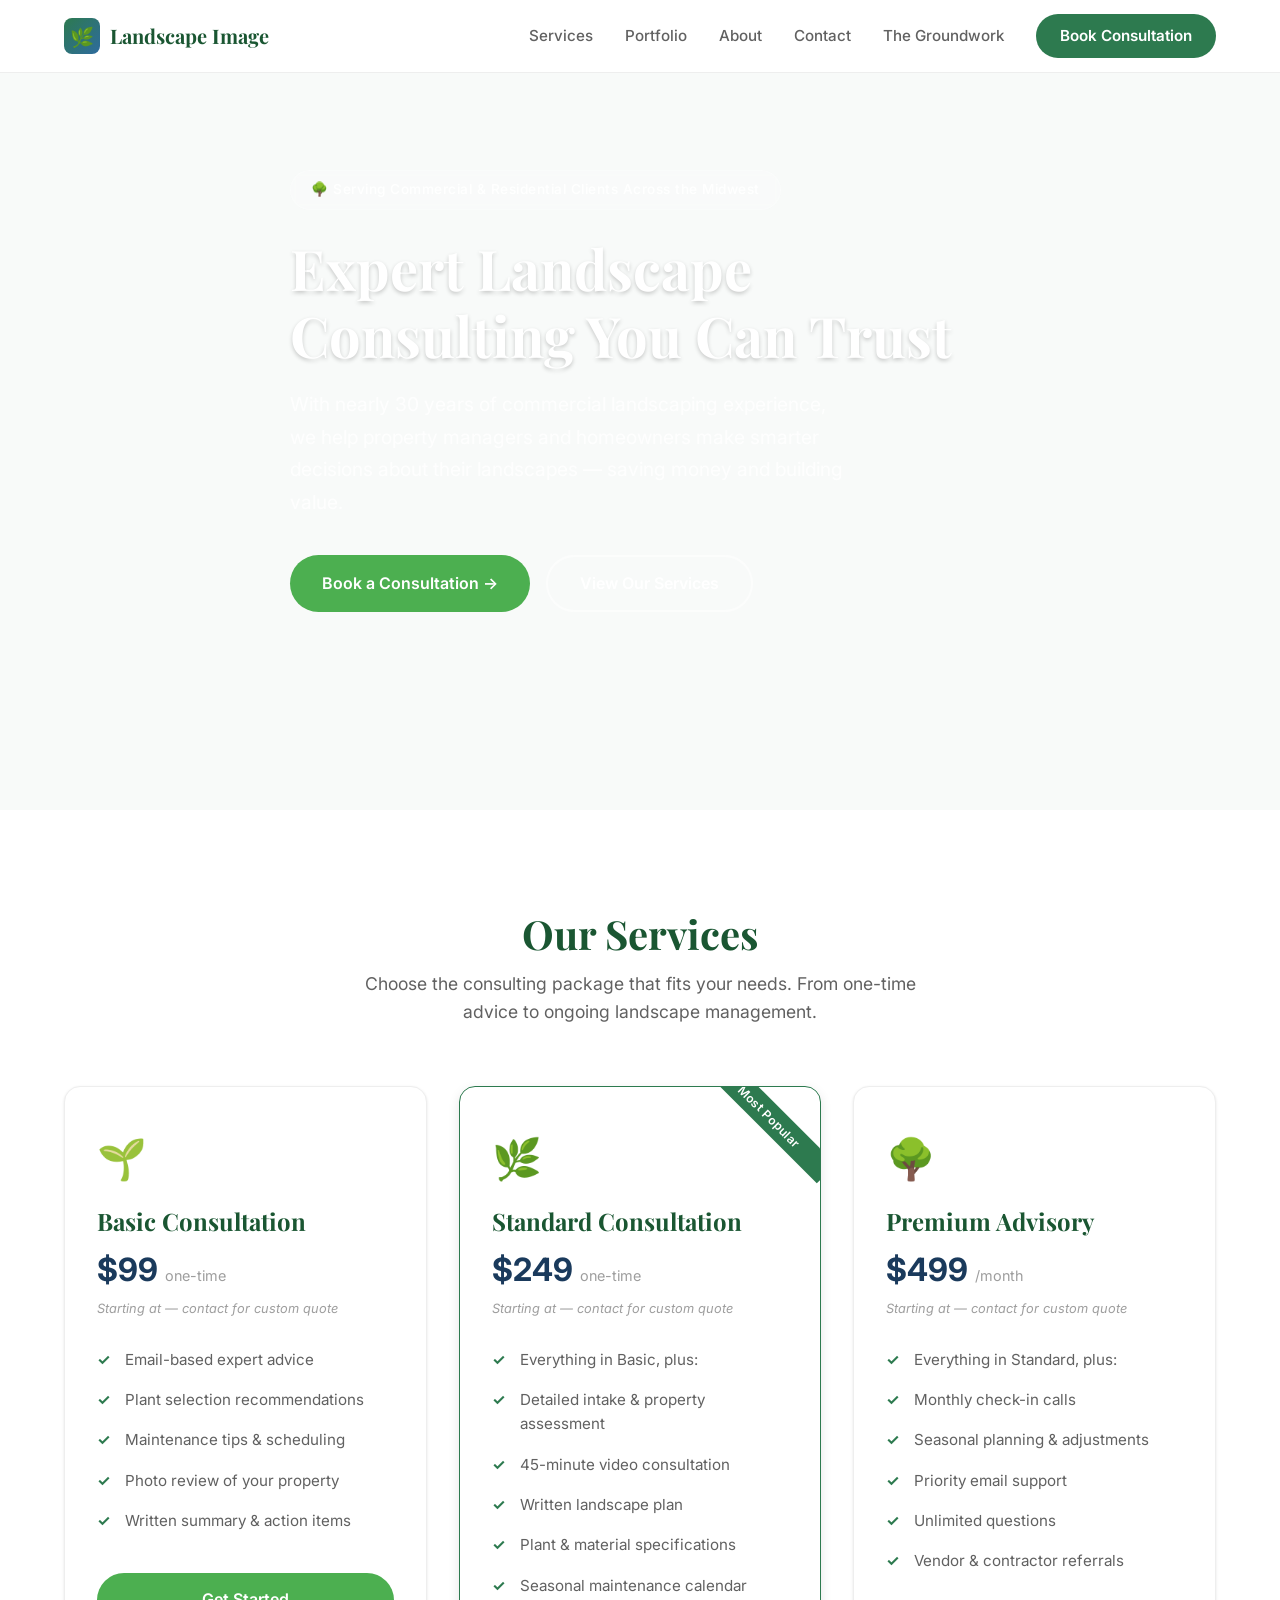
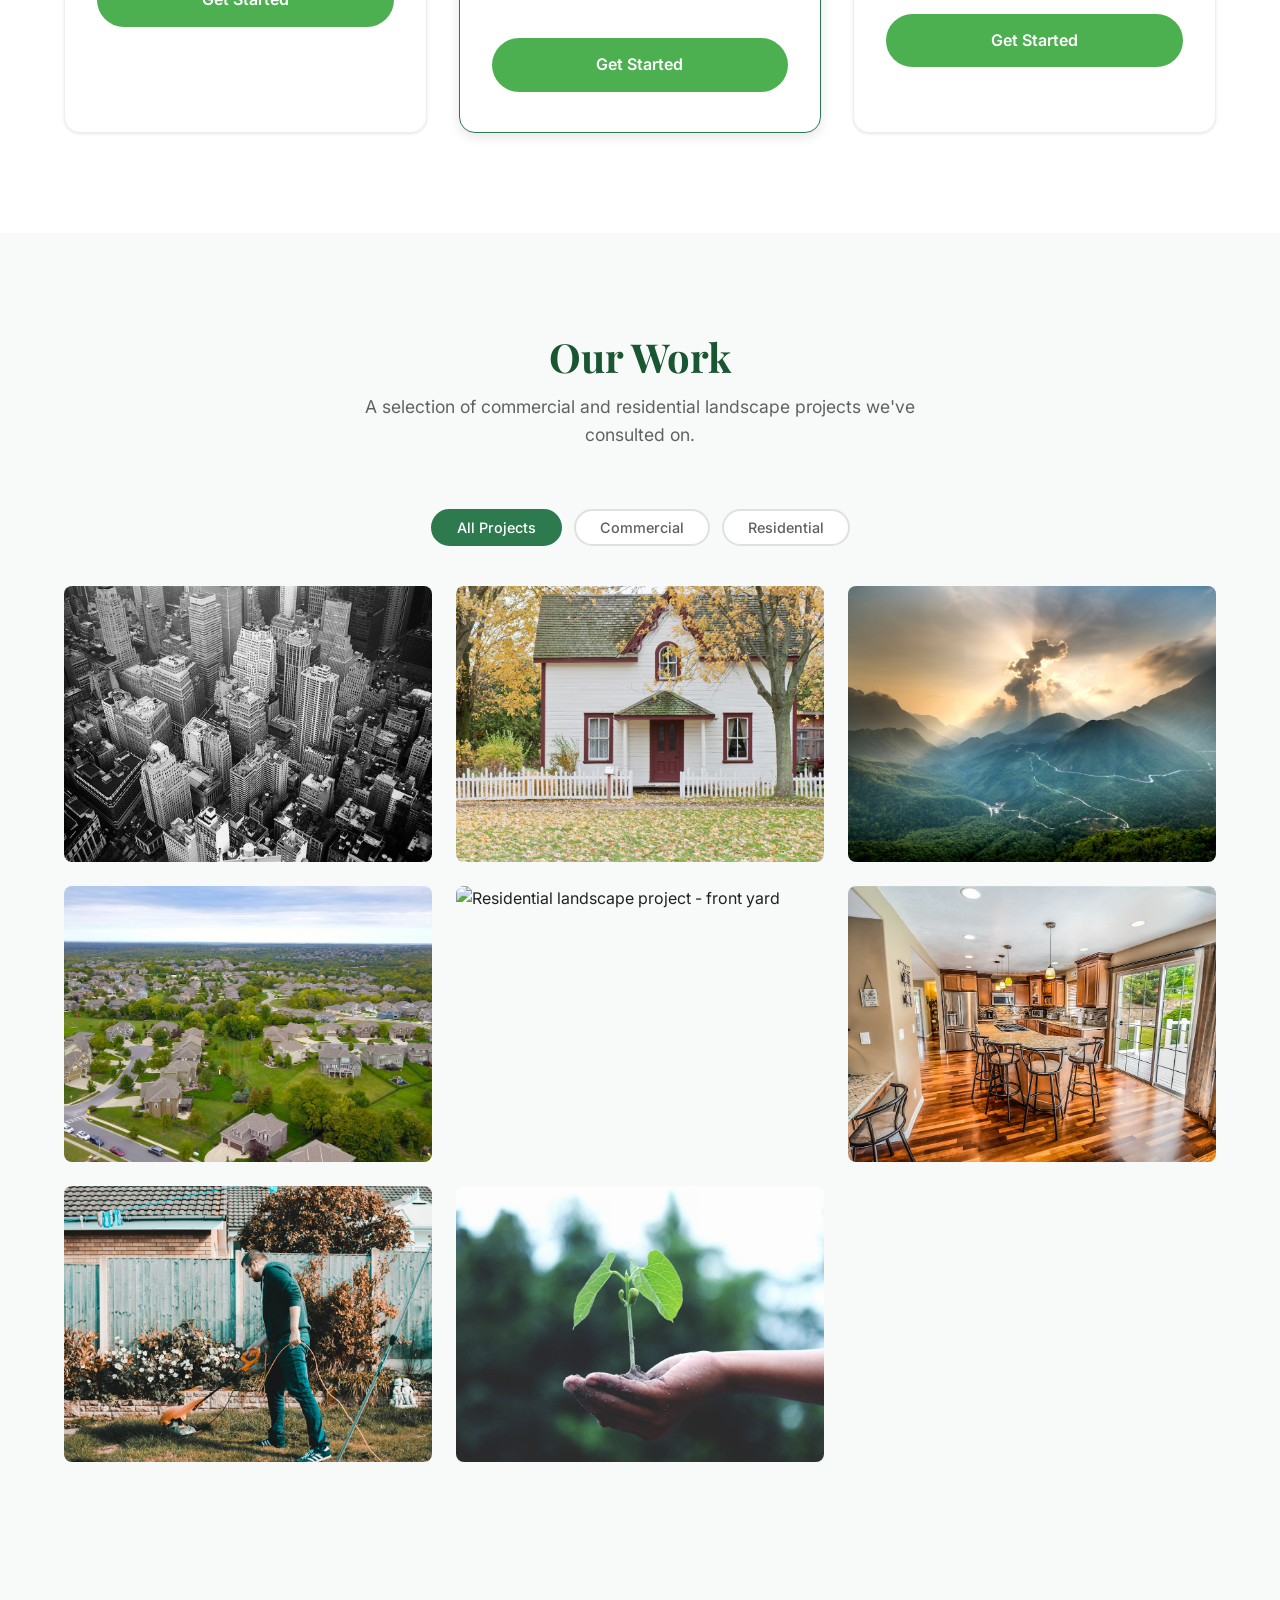
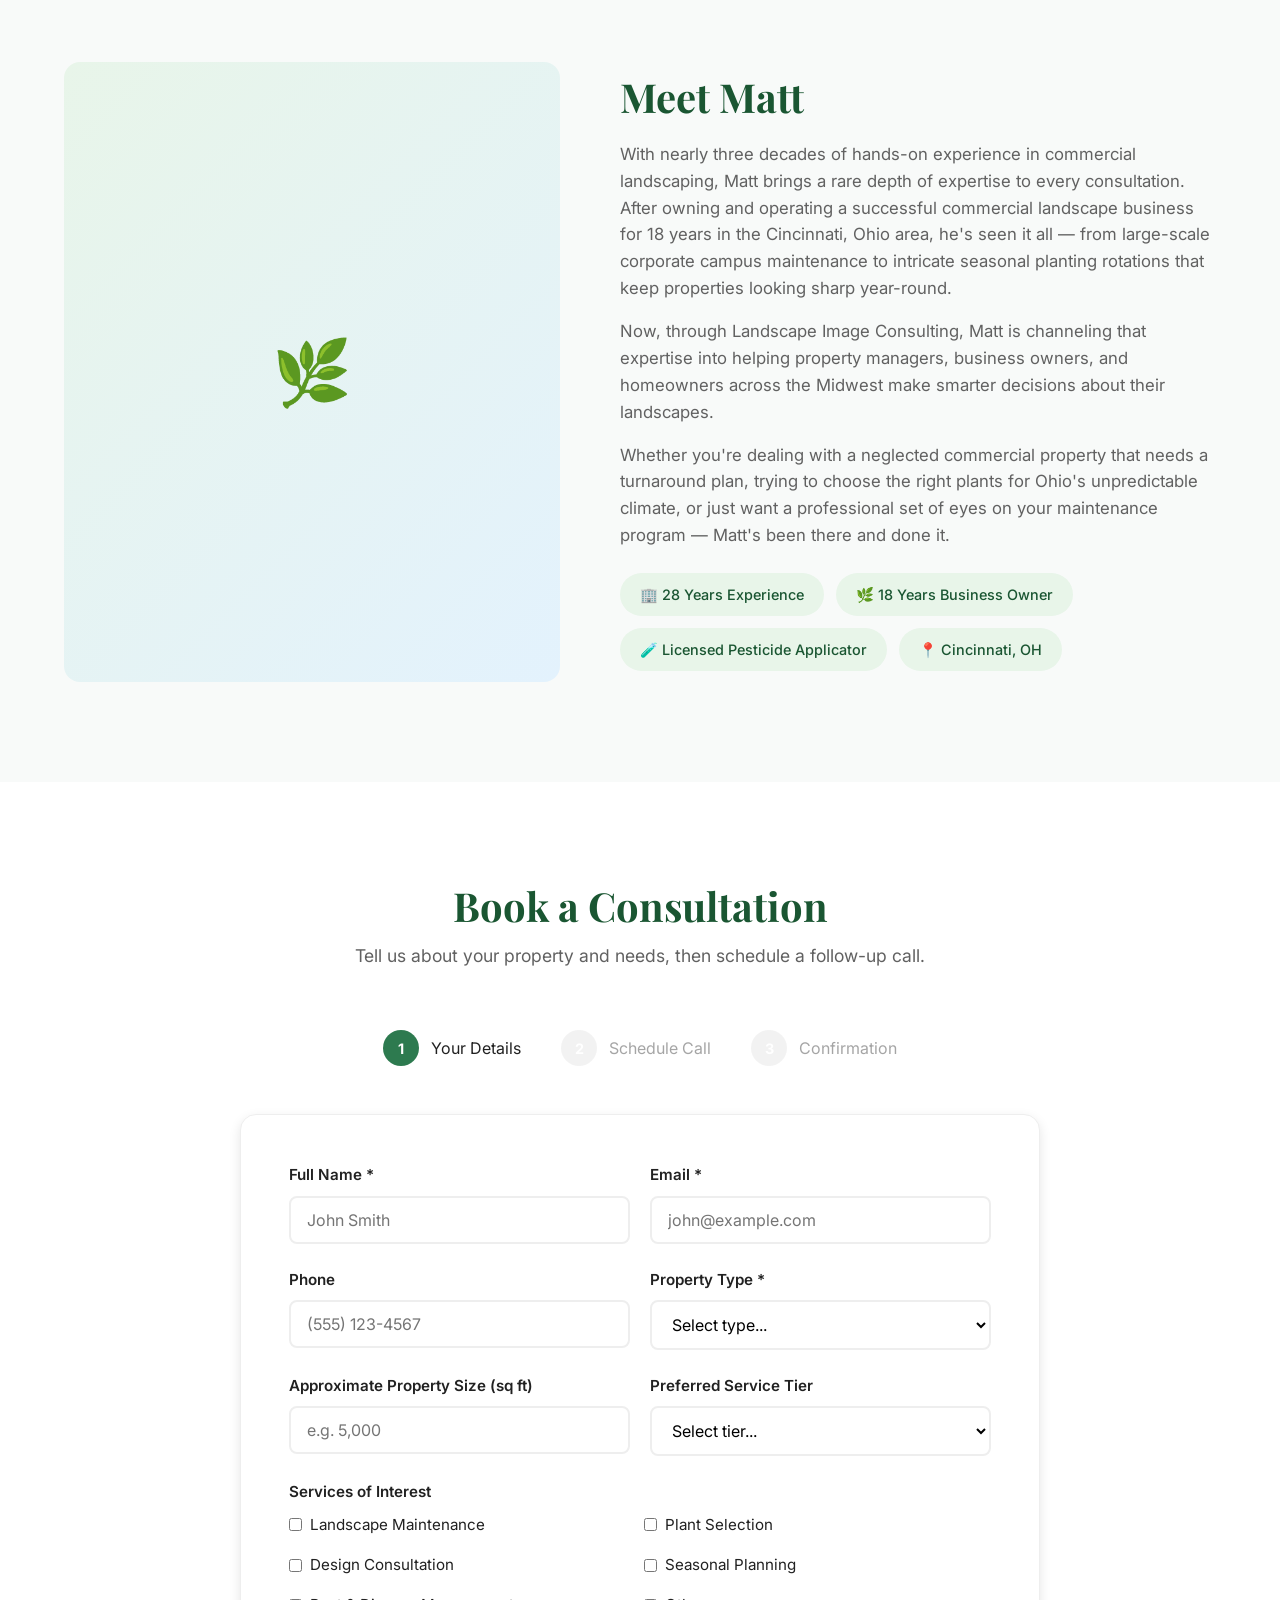
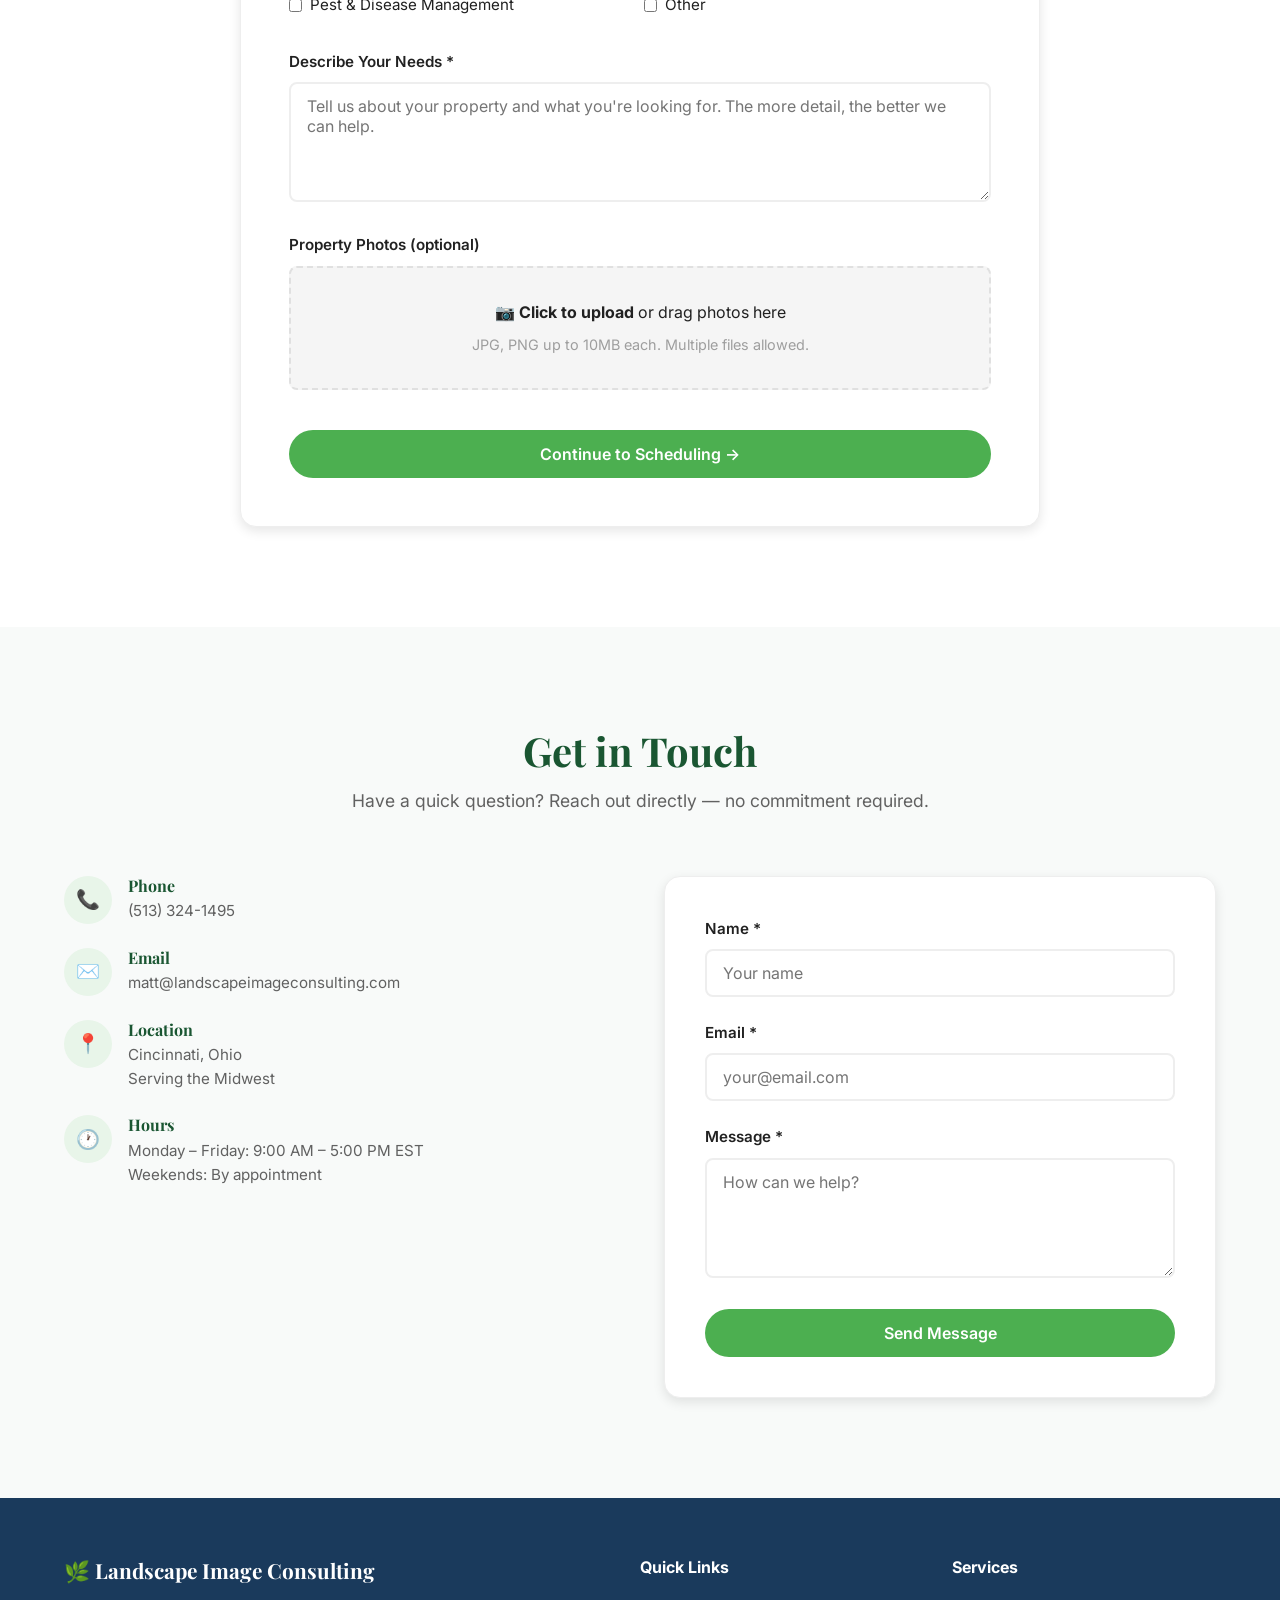
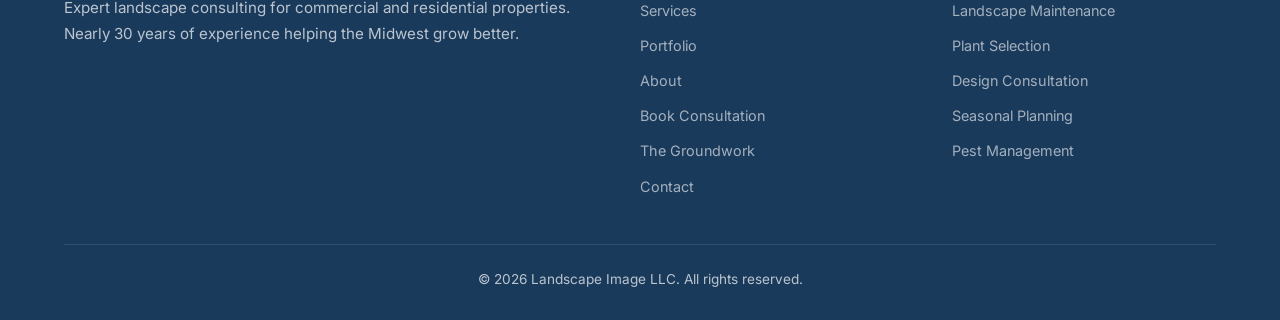
==== index.html @ a74cfa40 "Initial site files" ====
<!DOCTYPE html>
<html lang="en">
<head>
  <meta charset="UTF-8">
  <meta name="viewport" content="width=device-width, initial-scale=1.0">
  <title>Landscape Image Consulting — Expert Landscape Consulting for the Midwest</title>
  <meta name="description" content="Professional landscape consulting for commercial and residential properties. 28 years of experience. Serving Cincinnati and the Midwest.">
  <link rel="preconnect" href="https://fonts.googleapis.com">
  <link href="https://fonts.googleapis.com/css2?family=Inter:wght@400;500;600;700&family=Playfair+Display:wght@700&display=swap" rel="stylesheet">
  <link rel="stylesheet" href="css/styles.css">
  <script type="text/javascript" src="https://sandbox.web.squarecdn.com/v1/square.js"></script>
</head>
<body>

  <!-- Navigation -->
  <nav class="navbar" id="navbar">
    <div class="nav-inner">
      <a href="#home" class="nav-logo">
        <div class="logo-icon">🌿</div>
        Landscape Image
      </a>
      <div class="nav-links" id="navLinks">
        <a href="#services">Services</a>
        <a href="#portfolio">Portfolio</a>
        <a href="#about">About</a>
        <a href="#contact">Contact</a>
        <a href="membership.html">The Groundwork</a>
        <a href="#booking" class="nav-cta">Book Consultation</a>
      </div>
      <button class="hamburger" id="hamburger" aria-label="Toggle navigation">
        <span></span><span></span><span></span>
      </button>
    </div>
  </nav>

  <!-- Hero -->
  <section class="hero" id="home">
    <div class="container">
      <div class="hero-content">
        <div class="hero-badge">🌳 Serving Commercial &amp; Residential Clients Across the Midwest</div>
        <h1>Expert Landscape Consulting You Can Trust</h1>
        <p>With nearly 30 years of commercial landscaping experience, we help property managers and homeowners make smarter decisions about their landscapes — saving money and building value.</p>
        <div class="hero-buttons">
          <a href="#booking" class="btn btn-primary">Book a Consultation →</a>
          <a href="#services" class="btn btn-outline">View Our Services</a>
        </div>
      </div>
    </div>
  </section>

  <!-- Services -->
  <section id="services">
    <div class="container">
      <div class="section-header fade-in">
        <h2>Our Services</h2>
        <p>Choose the consulting package that fits your needs. From one-time advice to ongoing landscape management.</p>
      </div>
      <div class="services-grid">
        <div class="service-card fade-in">
          <div class="service-icon">🌱</div>
          <h3>Basic Consultation</h3>
          <div class="service-price">$99 <span>one-time</span></div>
          <div class="price-note">Starting at — contact for custom quote</div>
          <ul class="service-features">
            <li>Email-based expert advice</li>
            <li>Plant selection recommendations</li>
            <li>Maintenance tips &amp; scheduling</li>
            <li>Photo review of your property</li>
            <li>Written summary &amp; action items</li>
          </ul>
          <a href="#booking" class="btn btn-primary" data-tier="basic">Get Started</a>
        </div>
        <div class="service-card featured fade-in">
          <div class="service-icon">🌿</div>
          <h3>Standard Consultation</h3>
          <div class="service-price">$249 <span>one-time</span></div>
          <div class="price-note">Starting at — contact for custom quote</div>
          <ul class="service-features">
            <li>Everything in Basic, plus:</li>
            <li>Detailed intake &amp; property assessment</li>
            <li>45-minute video consultation</li>
            <li>Written landscape plan</li>
            <li>Plant &amp; material specifications</li>
            <li>Seasonal maintenance calendar</li>
          </ul>
          <a href="#booking" class="btn btn-primary" data-tier="standard">Get Started</a>
        </div>
        <div class="service-card fade-in">
          <div class="service-icon">🌳</div>
          <h3>Premium Advisory</h3>
          <div class="service-price">$499 <span>/month</span></div>
          <div class="price-note">Starting at — contact for custom quote</div>
          <ul class="service-features">
            <li>Everything in Standard, plus:</li>
            <li>Monthly check-in calls</li>
            <li>Seasonal planning &amp; adjustments</li>
            <li>Priority email support</li>
            <li>Unlimited questions</li>
            <li>Vendor &amp; contractor referrals</li>
          </ul>
          <a href="#booking" class="btn btn-primary" data-tier="premium">Get Started</a>
        </div>
      </div>
    </div>
  </section>

  <!-- Portfolio -->
  <section id="portfolio">
    <div class="container">
      <div class="section-header fade-in">
        <h2>Our Work</h2>
        <p>A selection of commercial and residential landscape projects we've consulted on.</p>
      </div>
      <div class="portfolio-filters fade-in">
        <button class="filter-btn active" data-filter="all">All Projects</button>
        <button class="filter-btn" data-filter="commercial">Commercial</button>
        <button class="filter-btn" data-filter="residential">Residential</button>
      </div>
      <div class="portfolio-grid" id="portfolioGrid">
        <div class="portfolio-item fade-in" data-category="commercial">
          <img src="images/portfolio/commercial-1.jpg" alt="Commercial landscape project - corporate campus">
          <div class="portfolio-overlay">
            <h4>Corporate Campus Grounds</h4>
            <p>Commercial · Full landscape overhaul</p>
          </div>
        </div>
        <div class="portfolio-item fade-in" data-category="commercial">
          <img src="images/portfolio/commercial-2.jpg" alt="Commercial landscape project - office park">
          <div class="portfolio-overlay">
            <h4>Office Park Renewal</h4>
            <p>Commercial · Seasonal planting plan</p>
          </div>
        </div>
        <div class="portfolio-item fade-in" data-category="commercial">
          <img src="images/portfolio/commercial-3.jpg" alt="Commercial landscape project - retail center">
          <div class="portfolio-overlay">
            <h4>Retail Center Beautification</h4>
            <p>Commercial · Maintenance consulting</p>
          </div>
        </div>
        <div class="portfolio-item fade-in" data-category="residential">
          <img src="images/portfolio/residential-1.jpg" alt="Residential landscape project - backyard">
          <div class="portfolio-overlay">
            <h4>Backyard Transformation</h4>
            <p>Residential · Design consultation</p>
          </div>
        </div>
        <div class="portfolio-item fade-in" data-category="residential">
          <img src="images/portfolio/residential-2.jpg" alt="Residential landscape project - front yard">
          <div class="portfolio-overlay">
            <h4>Front Yard Curb Appeal</h4>
            <p>Residential · Plant selection</p>
          </div>
        </div>
        <div class="portfolio-item fade-in" data-category="residential">
          <img src="images/portfolio/residential-3.jpg" alt="Residential landscape project - garden">
          <div class="portfolio-overlay">
            <h4>Garden Design</h4>
            <p>Residential · Full landscape plan</p>
          </div>
        </div>
        <div class="portfolio-item fade-in" data-category="commercial">
          <img src="images/portfolio/maintenance-1.jpg" alt="Landscape maintenance project">
          <div class="portfolio-overlay">
            <h4>Ongoing Maintenance Program</h4>
            <p>Commercial · Year-round advisory</p>
          </div>
        </div>
        <div class="portfolio-item fade-in" data-category="residential">
          <img src="images/portfolio/plants-1.jpg" alt="Plant selection project">
          <div class="portfolio-overlay">
            <h4>Native Plant Selection</h4>
            <p>Residential · Ohio-native species</p>
          </div>
        </div>
      </div>
    </div>
  </section>

  <!-- Lightbox -->
  <div class="lightbox" id="lightbox">
    <button class="lightbox-close" id="lightboxClose" aria-label="Close lightbox">&times;</button>
    <img src="" alt="" id="lightboxImg">
    <div class="lightbox-caption" id="lightboxCaption"></div>
  </div>

  <!-- About -->
  <section id="about">
    <div class="container">
      <div class="about-grid">
        <div class="about-image fade-in">🌿</div>
        <div class="about-content fade-in">
          <h2>Meet Matt</h2>
          <p>With nearly three decades of hands-on experience in commercial landscaping, Matt brings a rare depth of expertise to every consultation. After owning and operating a successful commercial landscape business for 18 years in the Cincinnati, Ohio area, he's seen it all — from large-scale corporate campus maintenance to intricate seasonal planting rotations that keep properties looking sharp year-round.</p>
          <p>Now, through Landscape Image Consulting, Matt is channeling that expertise into helping property managers, business owners, and homeowners across the Midwest make smarter decisions about their landscapes.</p>
          <p>Whether you're dealing with a neglected commercial property that needs a turnaround plan, trying to choose the right plants for Ohio's unpredictable climate, or just want a professional set of eyes on your maintenance program — Matt's been there and done it.</p>
          <div class="credentials">
            <div class="credential-badge">🏢 28 Years Experience</div>
            <div class="credential-badge">🌿 18 Years Business Owner</div>
            <div class="credential-badge">🧪 Licensed Pesticide Applicator</div>
            <div class="credential-badge">📍 Cincinnati, OH</div>
          </div>
        </div>
      </div>
    </div>
  </section>

  <!-- Booking -->
  <section id="booking">
    <div class="container">
      <div class="section-header fade-in">
        <h2>Book a Consultation</h2>
        <p>Tell us about your property and needs, then schedule a follow-up call.</p>
      </div>
      <div class="booking-wrapper fade-in">
        <div class="booking-steps">
          <div class="step-indicator active" id="step1indicator">
            <div class="step-num">1</div>
            <span>Your Details</span>
          </div>
          <div class="step-indicator" id="step2indicator">
            <div class="step-num">2</div>
            <span>Schedule Call</span>
          </div>
          <div class="step-indicator" id="step3indicator">
            <div class="step-num">3</div>
            <span>Confirmation</span>
          </div>
        </div>

        <!-- Step 1: Intake Form -->
        <div class="booking-form" id="step1">
          <div class="form-row">
            <div class="form-group">
              <label for="clientName">Full Name *</label>
              <input type="text" id="clientName" required placeholder="John Smith">
            </div>
            <div class="form-group">
              <label for="clientEmail">Email *</label>
              <input type="email" id="clientEmail" required placeholder="john@example.com">
            </div>
          </div>
          <div class="form-row">
            <div class="form-group">
              <label for="clientPhone">Phone</label>
              <input type="tel" id="clientPhone" placeholder="(555) 123-4567">
            </div>
            <div class="form-group">
              <label for="propertyType">Property Type *</label>
              <select id="propertyType" required>
                <option value="">Select type...</option>
                <option value="commercial">Commercial</option>
                <option value="residential">Residential</option>
              </select>
            </div>
          </div>
          <div class="form-row">
            <div class="form-group">
              <label for="propertySize">Approximate Property Size (sq ft)</label>
              <input type="text" id="propertySize" placeholder="e.g. 5,000">
            </div>
            <div class="form-group">
              <label for="serviceTier">Preferred Service Tier</label>
              <select id="serviceTier">
                <option value="">Select tier...</option>
                <option value="basic">Basic Consultation — $99</option>
                <option value="standard">Standard Consultation — $249</option>
                <option value="premium">Premium Advisory — $499/mo</option>
              </select>
            </div>
          </div>
          <div class="form-group">
            <label>Services of Interest</label>
            <div class="checkbox-group">
              <label><input type="checkbox" name="services" value="maintenance"> Landscape Maintenance</label>
              <label><input type="checkbox" name="services" value="plants"> Plant Selection</label>
              <label><input type="checkbox" name="services" value="design"> Design Consultation</label>
              <label><input type="checkbox" name="services" value="seasonal"> Seasonal Planning</label>
              <label><input type="checkbox" name="services" value="pest"> Pest &amp; Disease Management</label>
              <label><input type="checkbox" name="services" value="other"> Other</label>
            </div>
          </div>
          <div class="form-group">
            <label for="clientNeeds">Describe Your Needs *</label>
            <textarea id="clientNeeds" required placeholder="Tell us about your property and what you're looking for. The more detail, the better we can help."></textarea>
          </div>
          <div class="form-group">
            <label>Property Photos (optional)</label>
            <div class="file-upload" id="fileUpload">
              <div>📷 <strong>Click to upload</strong> or drag photos here</div>
              <p>JPG, PNG up to 10MB each. Multiple files allowed.</p>
              <input type="file" id="photoUpload" multiple accept="image/*">
            </div>
            <div class="file-previews" id="filePreviews"></div>
          </div>
          <button class="btn btn-primary" id="toStep2" style="width:100%;justify-content:center;">Continue to Scheduling →</button>
        </div>

        <!-- Step 2: Calendar -->
        <div class="booking-form" id="step2" style="display:none;">
          <div class="calendar-container">
            <div class="calendar-header">
              <button class="calendar-nav" id="calPrev">‹</button>
              <h3 id="calTitle">Week of March 4, 2026</h3>
              <button class="calendar-nav" id="calNext">›</button>
            </div>
            <div class="calendar-grid" id="calendarGrid"></div>
          </div>
          <div style="display:flex;gap:12px;margin-top:32px;">
            <button class="btn btn-outline" id="backToStep1" style="flex:1;justify-content:center;color:var(--gray-700);border-color:var(--gray-300);">← Back</button>
            <button class="btn btn-primary" id="toStep3" style="flex:2;justify-content:center;" disabled>Confirm Booking →</button>
          </div>
        </div>

        <!-- Step 3: Confirmation -->
        <div class="booking-form" id="step3" style="display:none;">
          <div class="confirmation">
            <div class="check-icon">✓</div>
            <h3>Consultation Booked!</h3>
            <p>We've received your request. Matt will review your information and you'll receive a confirmation email shortly.</p>
            <div class="confirmation-details" id="confirmationDetails"></div>
            <div id="stripePayment" style="margin-top:24px;"></div>
            <a href="#home" class="btn btn-primary" style="margin-top:16px;">Back to Home</a>
          </div>
        </div>
      </div>
    </div>
  </section>

  <!-- Contact -->
  <section id="contact">
    <div class="container">
      <div class="section-header fade-in">
        <h2>Get in Touch</h2>
        <p>Have a quick question? Reach out directly — no commitment required.</p>
      </div>
      <div class="contact-grid">
        <div class="contact-info fade-in">
          <div class="contact-item">
            <div class="contact-icon">📞</div>
            <div>
              <h4>Phone</h4>
              <p>(513) 324-1495</p>
            </div>
          </div>
          <div class="contact-item">
            <div class="contact-icon">✉️</div>
            <div>
              <h4>Email</h4>
              <p>matt@landscapeimageconsulting.com</p>
            </div>
          </div>
          <div class="contact-item">
            <div class="contact-icon">📍</div>
            <div>
              <h4>Location</h4>
              <p>Cincinnati, Ohio<br>Serving the Midwest</p>
            </div>
          </div>
          <div class="contact-item">
            <div class="contact-icon">🕐</div>
            <div>
              <h4>Hours</h4>
              <p>Monday – Friday: 9:00 AM – 5:00 PM EST<br>Weekends: By appointment</p>
            </div>
          </div>
        </div>
        <div class="contact-form fade-in">
          <form id="contactForm">
            <div class="form-group">
              <label for="contactName">Name *</label>
              <input type="text" id="contactName" required placeholder="Your name">
            </div>
            <div class="form-group">
              <label for="contactEmail">Email *</label>
              <input type="email" id="contactEmail" required placeholder="your@email.com">
            </div>
            <div class="form-group">
              <label for="contactMessage">Message *</label>
              <textarea id="contactMessage" required placeholder="How can we help?"></textarea>
            </div>
            <button type="submit" class="btn btn-primary" style="width:100%;justify-content:center;">Send Message</button>
          </form>
        </div>
      </div>
    </div>
  </section>

  <!-- Footer -->
  <footer class="footer">
    <div class="container">
      <div class="footer-grid">
        <div class="footer-brand">
          <h3>🌿 Landscape Image Consulting</h3>
          <p>Expert landscape consulting for commercial and residential properties. Nearly 30 years of experience helping the Midwest grow better.</p>
        </div>
        <div class="footer-links">
          <h4>Quick Links</h4>
          <a href="#services">Services</a>
          <a href="#portfolio">Portfolio</a>
          <a href="#about">About</a>
          <a href="#booking">Book Consultation</a>
          <a href="membership.html">The Groundwork</a>
          <a href="#contact">Contact</a>
        </div>
        <div class="footer-links">
          <h4>Services</h4>
          <a href="#services">Landscape Maintenance</a>
          <a href="#services">Plant Selection</a>
          <a href="#services">Design Consultation</a>
          <a href="#services">Seasonal Planning</a>
          <a href="#services">Pest Management</a>
        </div>
      </div>
      <div class="footer-bottom">
        <p>&copy; 2026 Landscape Image LLC. All rights reserved.</p>
      </div>
    </div>
  </footer>

  <!-- Success Modal -->
  <div class="modal-overlay" id="successModal">
    <div class="modal">
      <h3 id="modalTitle">Success!</h3>
      <p id="modalMessage">Your message has been sent.</p>
      <button class="btn btn-primary" onclick="document.getElementById('successModal').classList.remove('active')">OK</button>
    </div>
  </div>

  <script src="js/main.js"></script>
  <script src="js/booking.js"></script>
  <script src="js/portfolio.js"></script>
  <script src="js/stripe-config.js"></script>
</body>
</html>
---- css/styles.css ----
/* ============================================
   Landscape Image Consulting — Styles
   ============================================ */

/* --- CSS Custom Properties --- */
:root {
  --green-dark: #1a5632;
  --green-mid: #2d7a4f;
  --green-light: #4caf50;
  --green-pale: #e8f5e9;
  --blue-dark: #1a3a5c;
  --blue-mid: #2e6b9e;
  --blue-light: #4a9fd5;
  --blue-pale: #e3f2fd;
  --white: #ffffff;
  --off-white: #f8faf9;
  --gray-100: #f5f5f5;
  --gray-200: #eeeeee;
  --gray-300: #e0e0e0;
  --gray-500: #9e9e9e;
  --gray-700: #616161;
  --gray-900: #212121;
  --shadow-sm: 0 1px 3px rgba(0,0,0,0.1);
  --shadow-md: 0 4px 12px rgba(0,0,0,0.1);
  --shadow-lg: 0 8px 30px rgba(0,0,0,0.12);
  --radius: 8px;
  --radius-lg: 16px;
  --transition: 0.3s ease;
  --font-heading: 'Playfair Display', Georgia, serif;
  --font-body: 'Inter', -apple-system, BlinkMacSystemFont, 'Segoe UI', sans-serif;
  --max-width: 1200px;
}

/* --- Reset & Base --- */
*, *::before, *::after { box-sizing: border-box; margin: 0; padding: 0; }

html { scroll-behavior: smooth; scroll-padding-top: 80px; }

body {
  font-family: var(--font-body);
  color: var(--gray-900);
  line-height: 1.6;
  background: var(--white);
  -webkit-font-smoothing: antialiased;
}

img { max-width: 100%; height: auto; display: block; }
a { color: var(--green-mid); text-decoration: none; transition: color var(--transition); }
a:hover { color: var(--green-dark); }
ul { list-style: none; }
button { cursor: pointer; font-family: inherit; }

.container {
  max-width: var(--max-width);
  margin: 0 auto;
  padding: 0 24px;
}

/* --- Typography --- */
h1, h2, h3, h4 { font-family: var(--font-heading); font-weight: 700; line-height: 1.2; }
h1 { font-size: clamp(2.2rem, 5vw, 3.5rem); }
h2 { font-size: clamp(1.8rem, 3.5vw, 2.5rem); }
h3 { font-size: clamp(1.2rem, 2.5vw, 1.5rem); }

.section-header {
  text-align: center;
  margin-bottom: 60px;
}
.section-header h2 {
  color: var(--green-dark);
  margin-bottom: 12px;
}
.section-header p {
  color: var(--gray-700);
  font-size: 1.1rem;
  max-width: 600px;
  margin: 0 auto;
}

/* --- Navigation --- */
.navbar {
  position: fixed;
  top: 0;
  left: 0;
  right: 0;
  z-index: 1000;
  background: rgba(255,255,255,0.95);
  backdrop-filter: blur(10px);
  border-bottom: 1px solid var(--gray-200);
  transition: box-shadow var(--transition);
}
.navbar.scrolled { box-shadow: var(--shadow-md); }

.nav-inner {
  max-width: var(--max-width);
  margin: 0 auto;
  padding: 0 24px;
  display: flex;
  align-items: center;
  justify-content: space-between;
  height: 72px;
}

.nav-logo {
  display: flex;
  align-items: center;
  gap: 10px;
  font-family: var(--font-heading);
  font-size: 1.25rem;
  font-weight: 700;
  color: var(--green-dark);
}
.nav-logo .logo-icon {
  width: 36px;
  height: 36px;
  background: linear-gradient(135deg, var(--green-mid), var(--blue-mid));
  border-radius: 8px;
  display: flex;
  align-items: center;
  justify-content: center;
  color: white;
  font-size: 1.2rem;
}

.nav-links {
  display: flex;
  align-items: center;
  gap: 32px;
}
.nav-links a {
  color: var(--gray-700);
  font-weight: 500;
  font-size: 0.95rem;
  position: relative;
  padding: 4px 0;
}
.nav-links a::after {
  content: '';
  position: absolute;
  bottom: -2px;
  left: 0;
  width: 0;
  height: 2px;
  background: var(--green-mid);
  transition: width var(--transition);
}
.nav-links a:hover { color: var(--green-dark); }
.nav-links a:hover::after { width: 100%; }

.nav-cta {
  background: var(--green-mid) !important;
  color: var(--white) !important;
  padding: 10px 24px !important;
  border-radius: 50px !important;
  font-weight: 600 !important;
}
.nav-cta:hover { background: var(--green-dark) !important; }
.nav-cta::after { display: none !important; }

.hamburger {
  display: none;
  flex-direction: column;
  gap: 5px;
  background: none;
  border: none;
  padding: 4px;
}
.hamburger span {
  width: 24px;
  height: 2px;
  background: var(--gray-900);
  transition: var(--transition);
}

/* --- Hero --- */
.hero {
  position: relative;
  min-height: 90vh;
  display: flex;
  align-items: center;
  background: linear-gradient(135deg, rgba(26,86,50,0.88), rgba(26,58,92,0.85)),
              url('../images/hero.jpg') center/cover no-repeat;
  padding-top: 72px;
}
.hero-content {
  position: relative;
  z-index: 2;
  max-width: 700px;
  color: var(--white);
}
.hero-badge {
  display: inline-block;
  background: rgba(255,255,255,0.15);
  backdrop-filter: blur(4px);
  border: 1px solid rgba(255,255,255,0.25);
  padding: 8px 20px;
  border-radius: 50px;
  font-size: 0.85rem;
  font-weight: 500;
  margin-bottom: 24px;
  letter-spacing: 0.5px;
}
.hero h1 {
  margin-bottom: 20px;
  text-shadow: 0 2px 4px rgba(0,0,0,0.2);
}
.hero p {
  font-size: 1.2rem;
  margin-bottom: 36px;
  opacity: 0.9;
  max-width: 560px;
  line-height: 1.7;
}
.hero-buttons { display: flex; gap: 16px; flex-wrap: wrap; }

.btn {
  display: inline-flex;
  align-items: center;
  gap: 8px;
  padding: 14px 32px;
  border-radius: 50px;
  font-weight: 600;
  font-size: 1rem;
  border: none;
  transition: all var(--transition);
}
.btn-primary {
  background: var(--green-light);
  color: var(--white);
}
.btn-primary:hover {
  background: var(--green-mid);
  color: var(--white);
  transform: translateY(-2px);
  box-shadow: 0 4px 15px rgba(76,175,80,0.4);
}
.btn-outline {
  background: transparent;
  color: var(--white);
  border: 2px solid rgba(255,255,255,0.6);
}
.btn-outline:hover {
  background: rgba(255,255,255,0.1);
  border-color: var(--white);
  color: var(--white);
  transform: translateY(-2px);
}

/* --- Sections --- */
section { padding: 100px 0; }
section:nth-child(even) { background: var(--off-white); }

/* --- Services --- */
.services-grid {
  display: grid;
  grid-template-columns: repeat(auto-fit, minmax(320px, 1fr));
  gap: 32px;
}
.service-card {
  background: var(--white);
  border-radius: var(--radius-lg);
  padding: 40px 32px;
  box-shadow: var(--shadow-sm);
  border: 1px solid var(--gray-200);
  transition: all var(--transition);
  position: relative;
  overflow: hidden;
}
.service-card:hover {
  transform: translateY(-4px);
  box-shadow: var(--shadow-lg);
}
.service-card.featured {
  border-color: var(--green-mid);
  box-shadow: var(--shadow-md);
}
.service-card.featured::before {
  content: 'Most Popular';
  position: absolute;
  top: 16px;
  right: -30px;
  background: var(--green-mid);
  color: white;
  padding: 4px 40px;
  font-size: 0.75rem;
  font-weight: 600;
  transform: rotate(45deg);
  letter-spacing: 0.5px;
}
.service-icon {
  font-size: 2.5rem;
  margin-bottom: 16px;
}
.service-card h3 {
  color: var(--green-dark);
  margin-bottom: 8px;
}
.service-price {
  font-size: 2rem;
  font-weight: 700;
  color: var(--blue-dark);
  margin-bottom: 4px;
}
.service-price span {
  font-size: 0.9rem;
  font-weight: 400;
  color: var(--gray-500);
}
.price-note {
  font-size: 0.8rem;
  color: var(--gray-500);
  margin-bottom: 20px;
  font-style: italic;
}
.service-features {
  margin-bottom: 32px;
}
.service-features li {
  padding: 8px 0;
  padding-left: 28px;
  position: relative;
  color: var(--gray-700);
  font-size: 0.95rem;
}
.service-features li::before {
  content: '✓';
  position: absolute;
  left: 0;
  color: var(--green-mid);
  font-weight: 700;
}
.service-card .btn {
  width: 100%;
  justify-content: center;
}

/* --- Portfolio --- */
.portfolio-filters {
  display: flex;
  justify-content: center;
  gap: 12px;
  margin-bottom: 40px;
  flex-wrap: wrap;
}
.filter-btn {
  padding: 8px 24px;
  border-radius: 50px;
  border: 2px solid var(--gray-300);
  background: var(--white);
  font-weight: 500;
  font-size: 0.9rem;
  color: var(--gray-700);
  transition: all var(--transition);
}
.filter-btn:hover, .filter-btn.active {
  border-color: var(--green-mid);
  background: var(--green-mid);
  color: var(--white);
}

.portfolio-grid {
  display: grid;
  grid-template-columns: repeat(auto-fill, minmax(280px, 1fr));
  gap: 24px;
}
.portfolio-item {
  border-radius: var(--radius);
  overflow: hidden;
  position: relative;
  cursor: pointer;
  aspect-ratio: 4/3;
}
.portfolio-item img {
  width: 100%;
  height: 100%;
  object-fit: cover;
  transition: transform 0.5s ease;
}
.portfolio-item:hover img { transform: scale(1.05); }
.portfolio-overlay {
  position: absolute;
  inset: 0;
  background: linear-gradient(to top, rgba(0,0,0,0.7) 0%, transparent 60%);
  display: flex;
  flex-direction: column;
  justify-content: flex-end;
  padding: 20px;
  opacity: 0;
  transition: opacity var(--transition);
}
.portfolio-item:hover .portfolio-overlay { opacity: 1; }
.portfolio-overlay h4 { color: var(--white); font-size: 1.1rem; margin-bottom: 4px; }
.portfolio-overlay p { color: rgba(255,255,255,0.8); font-size: 0.85rem; }

/* Lightbox */
.lightbox {
  display: none;
  position: fixed;
  inset: 0;
  z-index: 2000;
  background: rgba(0,0,0,0.9);
  align-items: center;
  justify-content: center;
  padding: 40px;
}
.lightbox.active { display: flex; }
.lightbox img {
  max-width: 90%;
  max-height: 85vh;
  border-radius: var(--radius);
  box-shadow: var(--shadow-lg);
}
.lightbox-close {
  position: absolute;
  top: 20px;
  right: 30px;
  background: none;
  border: none;
  color: white;
  font-size: 2rem;
  cursor: pointer;
  opacity: 0.7;
  transition: opacity var(--transition);
}
.lightbox-close:hover { opacity: 1; }
.lightbox-caption {
  position: absolute;
  bottom: 30px;
  left: 50%;
  transform: translateX(-50%);
  color: white;
  text-align: center;
}

/* --- About --- */
.about-grid {
  display: grid;
  grid-template-columns: 1fr 1.2fr;
  gap: 60px;
  align-items: center;
}
.about-image {
  border-radius: var(--radius-lg);
  overflow: hidden;
  aspect-ratio: 4/5;
  background: linear-gradient(135deg, var(--green-pale), var(--blue-pale));
  display: flex;
  align-items: center;
  justify-content: center;
  font-size: 4rem;
}
.about-content h2 {
  color: var(--green-dark);
  margin-bottom: 20px;
}
.about-content p {
  color: var(--gray-700);
  margin-bottom: 16px;
  font-size: 1.05rem;
}
.credentials {
  display: flex;
  flex-wrap: wrap;
  gap: 12px;
  margin-top: 24px;
}
.credential-badge {
  display: inline-flex;
  align-items: center;
  gap: 8px;
  padding: 10px 20px;
  background: var(--green-pale);
  border-radius: 50px;
  font-size: 0.9rem;
  font-weight: 500;
  color: var(--green-dark);
}

/* --- Booking --- */
.booking-wrapper {
  max-width: 800px;
  margin: 0 auto;
}
.booking-steps {
  display: flex;
  justify-content: center;
  gap: 40px;
  margin-bottom: 48px;
}
.step-indicator {
  display: flex;
  align-items: center;
  gap: 12px;
  opacity: 0.4;
  transition: opacity var(--transition);
}
.step-indicator.active { opacity: 1; }
.step-num {
  width: 36px;
  height: 36px;
  border-radius: 50%;
  background: var(--gray-300);
  display: flex;
  align-items: center;
  justify-content: center;
  font-weight: 700;
  font-size: 0.9rem;
  color: var(--white);
}
.step-indicator.active .step-num { background: var(--green-mid); }
.step-indicator.completed .step-num { background: var(--green-dark); }

.booking-form {
  background: var(--white);
  border-radius: var(--radius-lg);
  padding: 48px;
  box-shadow: var(--shadow-md);
  border: 1px solid var(--gray-200);
}
.form-group {
  margin-bottom: 24px;
}
.form-group label {
  display: block;
  font-weight: 600;
  margin-bottom: 8px;
  color: var(--gray-900);
  font-size: 0.95rem;
}
.form-group input,
.form-group select,
.form-group textarea {
  width: 100%;
  padding: 12px 16px;
  border: 2px solid var(--gray-200);
  border-radius: var(--radius);
  font-size: 1rem;
  font-family: inherit;
  transition: border-color var(--transition);
  background: var(--white);
}
.form-group input:focus,
.form-group select:focus,
.form-group textarea:focus {
  outline: none;
  border-color: var(--green-mid);
}
.form-group textarea { min-height: 120px; resize: vertical; }

.form-row {
  display: grid;
  grid-template-columns: 1fr 1fr;
  gap: 20px;
}

.checkbox-group {
  display: grid;
  grid-template-columns: 1fr 1fr;
  gap: 8px;
}
.checkbox-group label {
  display: flex;
  align-items: center;
  gap: 8px;
  font-weight: 400;
  cursor: pointer;
}
.checkbox-group input[type="checkbox"] {
  width: auto;
  accent-color: var(--green-mid);
}

.file-upload {
  border: 2px dashed var(--gray-300);
  border-radius: var(--radius);
  padding: 32px;
  text-align: center;
  cursor: pointer;
  transition: all var(--transition);
  background: var(--gray-100);
}
.file-upload:hover {
  border-color: var(--green-mid);
  background: var(--green-pale);
}
.file-upload input { display: none; }
.file-upload p { color: var(--gray-500); margin-top: 8px; font-size: 0.9rem; }
.file-previews {
  display: flex;
  flex-wrap: wrap;
  gap: 12px;
  margin-top: 16px;
}
.file-preview {
  width: 80px;
  height: 80px;
  border-radius: var(--radius);
  overflow: hidden;
  position: relative;
}
.file-preview img {
  width: 100%;
  height: 100%;
  object-fit: cover;
}
.file-preview .remove-file {
  position: absolute;
  top: 2px;
  right: 2px;
  width: 20px;
  height: 20px;
  background: rgba(0,0,0,0.6);
  color: white;
  border: none;
  border-radius: 50%;
  font-size: 0.7rem;
  display: flex;
  align-items: center;
  justify-content: center;
}

/* Calendar */
.calendar-container {
  margin-top: 20px;
}
.calendar-header {
  display: flex;
  justify-content: space-between;
  align-items: center;
  margin-bottom: 20px;
}
.calendar-header h3 { color: var(--green-dark); }
.calendar-nav {
  background: none;
  border: 2px solid var(--gray-300);
  border-radius: 50%;
  width: 36px;
  height: 36px;
  display: flex;
  align-items: center;
  justify-content: center;
  font-size: 1.2rem;
  color: var(--gray-700);
  transition: all var(--transition);
}
.calendar-nav:hover {
  border-color: var(--green-mid);
  color: var(--green-mid);
}
.calendar-grid {
  display: grid;
  grid-template-columns: repeat(5, 1fr);
  gap: 8px;
}
.calendar-day-header {
  text-align: center;
  font-weight: 600;
  font-size: 0.85rem;
  color: var(--gray-500);
  padding: 8px;
}
.time-slot {
  padding: 10px;
  text-align: center;
  border: 2px solid var(--gray-200);
  border-radius: var(--radius);
  font-size: 0.85rem;
  transition: all var(--transition);
  cursor: pointer;
  background: var(--white);
}
.time-slot:hover:not(.booked) {
  border-color: var(--green-mid);
  background: var(--green-pale);
}
.time-slot.selected {
  background: var(--green-mid);
  border-color: var(--green-mid);
  color: var(--white);
  font-weight: 600;
}
.time-slot.booked {
  background: var(--gray-100);
  color: var(--gray-500);
  cursor: not-allowed;
  text-decoration: line-through;
}

/* Confirmation */
.confirmation {
  text-align: center;
  padding: 40px;
}
.confirmation .check-icon {
  width: 80px;
  height: 80px;
  background: var(--green-pale);
  border-radius: 50%;
  display: flex;
  align-items: center;
  justify-content: center;
  font-size: 2.5rem;
  margin: 0 auto 24px;
}
.confirmation h3 { color: var(--green-dark); margin-bottom: 12px; }
.confirmation-details {
  background: var(--gray-100);
  border-radius: var(--radius);
  padding: 24px;
  margin: 24px 0;
  text-align: left;
}
.confirmation-details p {
  padding: 6px 0;
  display: flex;
  justify-content: space-between;
  border-bottom: 1px solid var(--gray-200);
}
.confirmation-details p:last-child { border: none; }
.confirmation-details strong { color: var(--gray-900); }

/* --- Contact --- */
.contact-grid {
  display: grid;
  grid-template-columns: 1fr 1fr;
  gap: 48px;
}
.contact-info {
  display: flex;
  flex-direction: column;
  gap: 24px;
}
.contact-item {
  display: flex;
  align-items: flex-start;
  gap: 16px;
}
.contact-icon {
  width: 48px;
  height: 48px;
  min-width: 48px;
  background: var(--green-pale);
  border-radius: 50%;
  display: flex;
  align-items: center;
  justify-content: center;
  font-size: 1.2rem;
}
.contact-item h4 { color: var(--green-dark); margin-bottom: 4px; }
.contact-item p { color: var(--gray-700); font-size: 0.95rem; }

.contact-form {
  background: var(--white);
  padding: 40px;
  border-radius: var(--radius-lg);
  box-shadow: var(--shadow-md);
  border: 1px solid var(--gray-200);
}

/* --- Footer --- */
.footer {
  background: var(--blue-dark);
  color: rgba(255,255,255,0.7);
  padding: 60px 0 30px;
}
.footer-grid {
  display: grid;
  grid-template-columns: 2fr 1fr 1fr;
  gap: 48px;
  margin-bottom: 40px;
}
.footer-brand h3 {
  color: var(--white);
  font-size: 1.3rem;
  margin-bottom: 12px;
}
.footer-brand p { font-size: 0.95rem; line-height: 1.7; }
.footer-links h4 {
  color: var(--white);
  font-size: 1rem;
  margin-bottom: 16px;
  font-family: var(--font-body);
}
.footer-links a {
  display: block;
  color: rgba(255,255,255,0.6);
  padding: 6px 0;
  font-size: 0.9rem;
  transition: color var(--transition);
}
.footer-links a:hover { color: var(--white); }
.footer-bottom {
  border-top: 1px solid rgba(255,255,255,0.1);
  padding-top: 24px;
  text-align: center;
  font-size: 0.85rem;
}

/* --- Modal --- */
.modal-overlay {
  display: none;
  position: fixed;
  inset: 0;
  background: rgba(0,0,0,0.5);
  z-index: 3000;
  align-items: center;
  justify-content: center;
  padding: 20px;
}
.modal-overlay.active { display: flex; }
.modal {
  background: var(--white);
  border-radius: var(--radius-lg);
  padding: 40px;
  max-width: 500px;
  width: 100%;
  text-align: center;
  box-shadow: var(--shadow-lg);
}
.modal h3 { color: var(--green-dark); margin-bottom: 12px; }
.modal p { color: var(--gray-700); margin-bottom: 24px; }

/* --- Animations --- */
.fade-in {
  opacity: 0;
  transform: translateY(20px);
  transition: opacity 0.6s ease, transform 0.6s ease;
}
.fade-in.visible {
  opacity: 1;
  transform: translateY(0);
}

/* --- Mobile --- */
@media (max-width: 768px) {
  .hamburger { display: flex; }
  .nav-links {
    display: none;
    position: absolute;
    top: 72px;
    left: 0;
    right: 0;
    background: var(--white);
    flex-direction: column;
    padding: 24px;
    gap: 16px;
    box-shadow: var(--shadow-md);
    border-top: 1px solid var(--gray-200);
  }
  .nav-links.open { display: flex; }

  .hero { min-height: 80vh; }
  .hero-buttons { flex-direction: column; }
  .hero-buttons .btn { width: 100%; justify-content: center; }

  .services-grid { grid-template-columns: 1fr; }

  .about-grid {
    grid-template-columns: 1fr;
    gap: 32px;
  }
  .about-image { aspect-ratio: 16/9; }

  .form-row { grid-template-columns: 1fr; }
  .checkbox-group { grid-template-columns: 1fr; }

  .booking-form { padding: 24px; }
  .booking-steps { gap: 20px; }

  .contact-grid { grid-template-columns: 1fr; }

  .footer-grid {
    grid-template-columns: 1fr;
    gap: 32px;
  }

  .calendar-grid { grid-template-columns: repeat(3, 1fr); }
}

@media (max-width: 480px) {
  section { padding: 60px 0; }
  .section-header { margin-bottom: 40px; }
  .portfolio-grid { grid-template-columns: 1fr; }
}
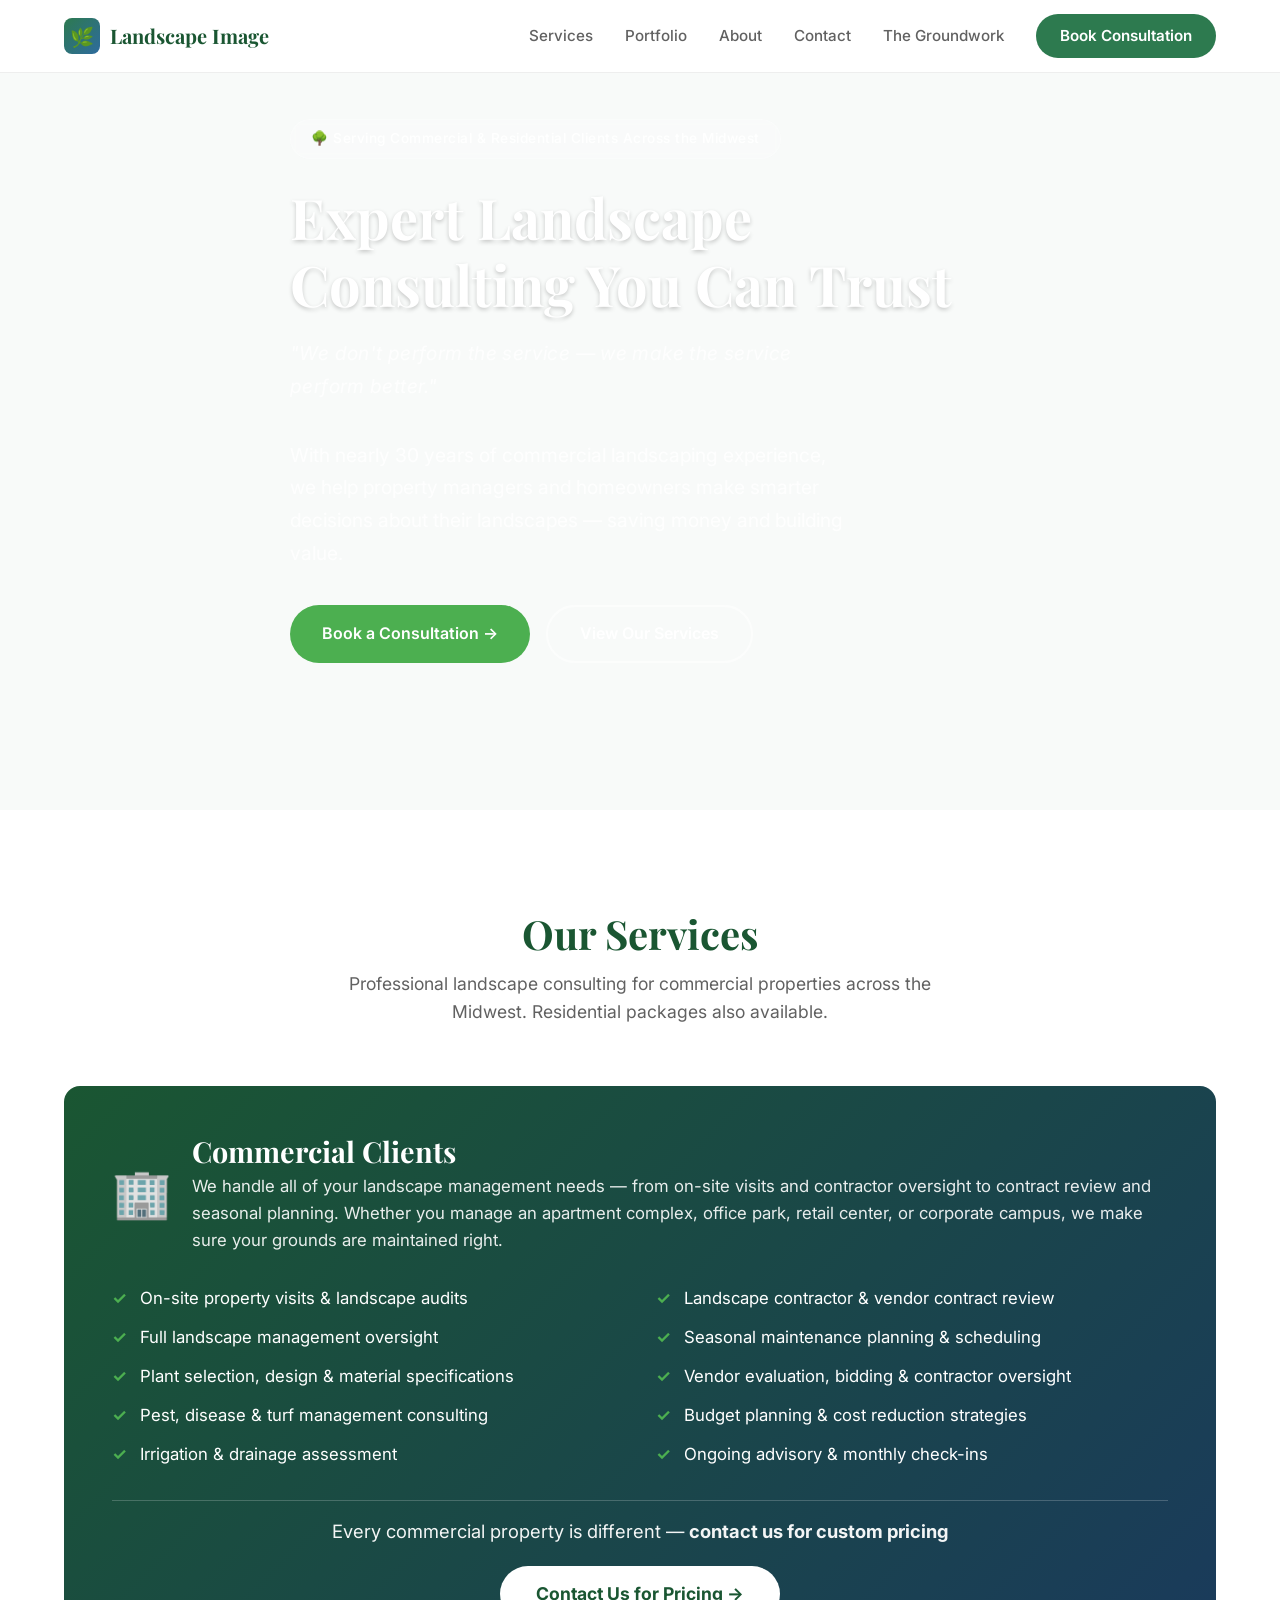
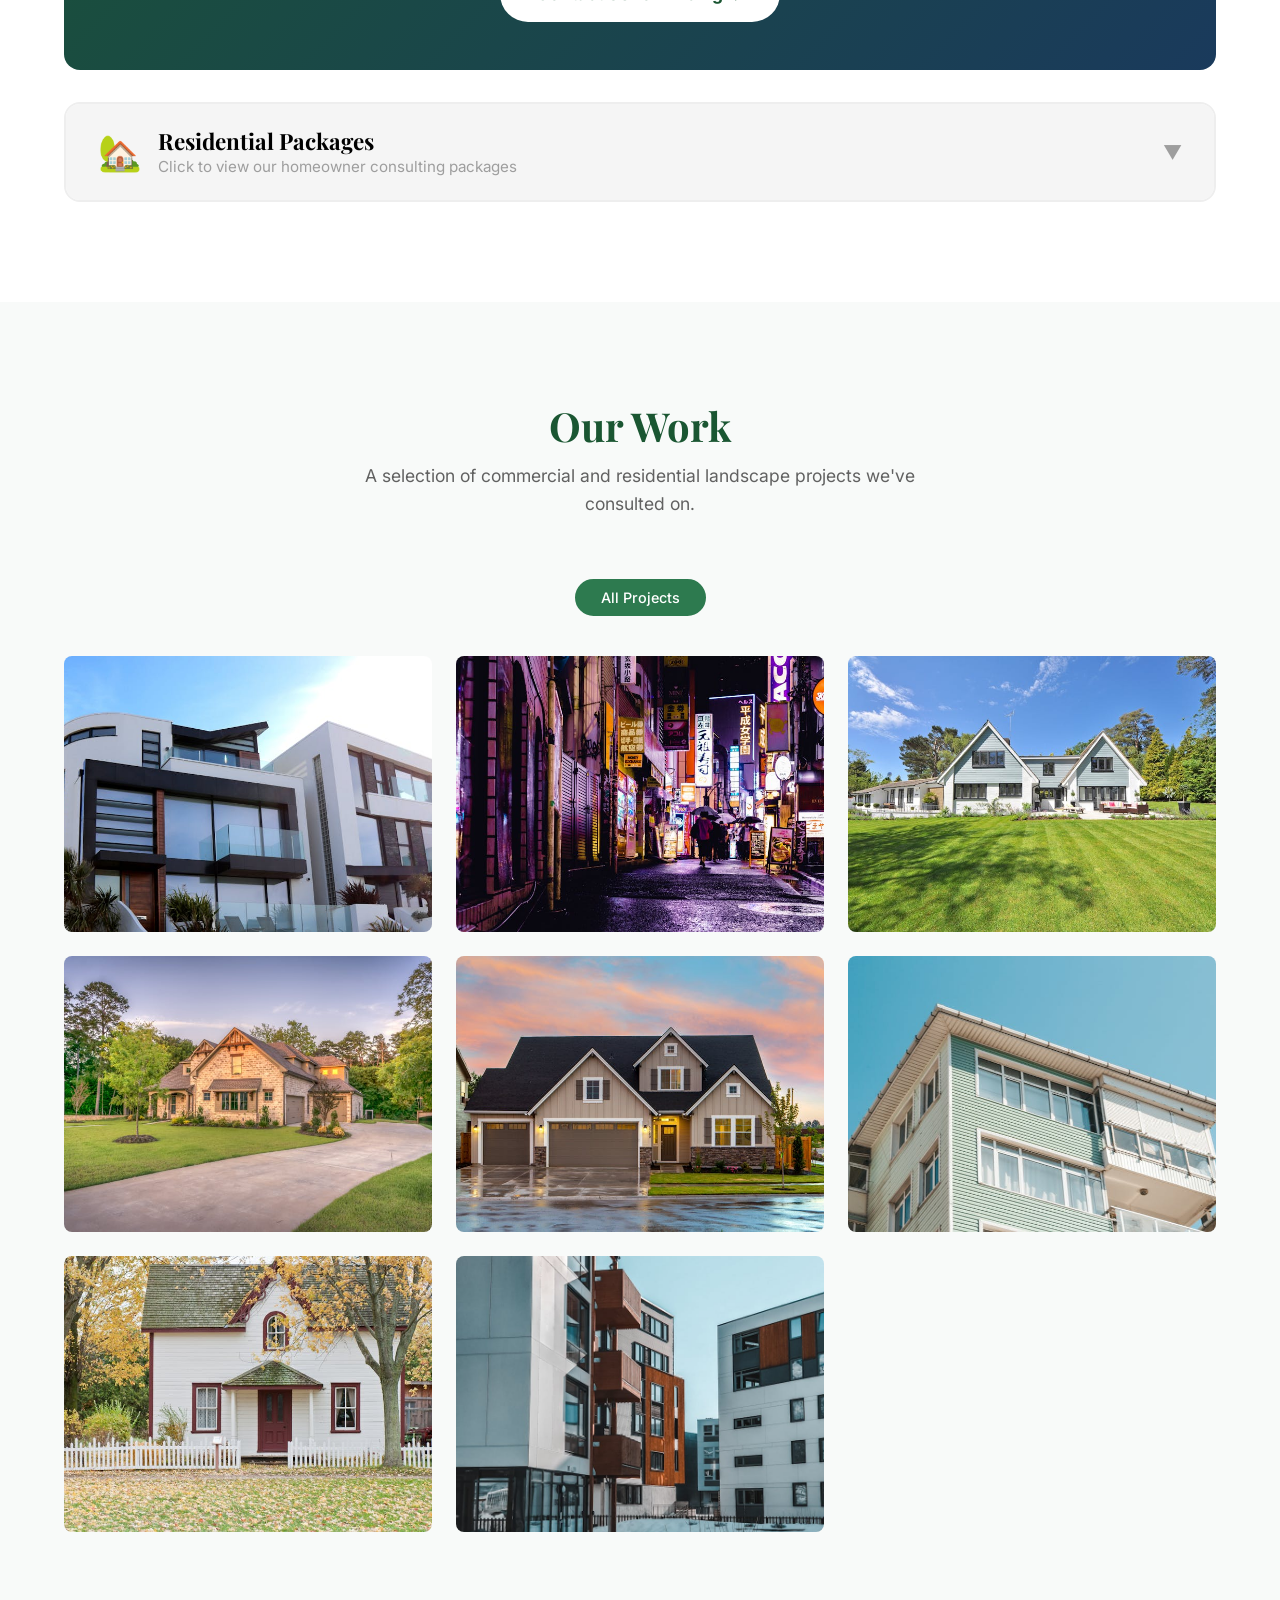
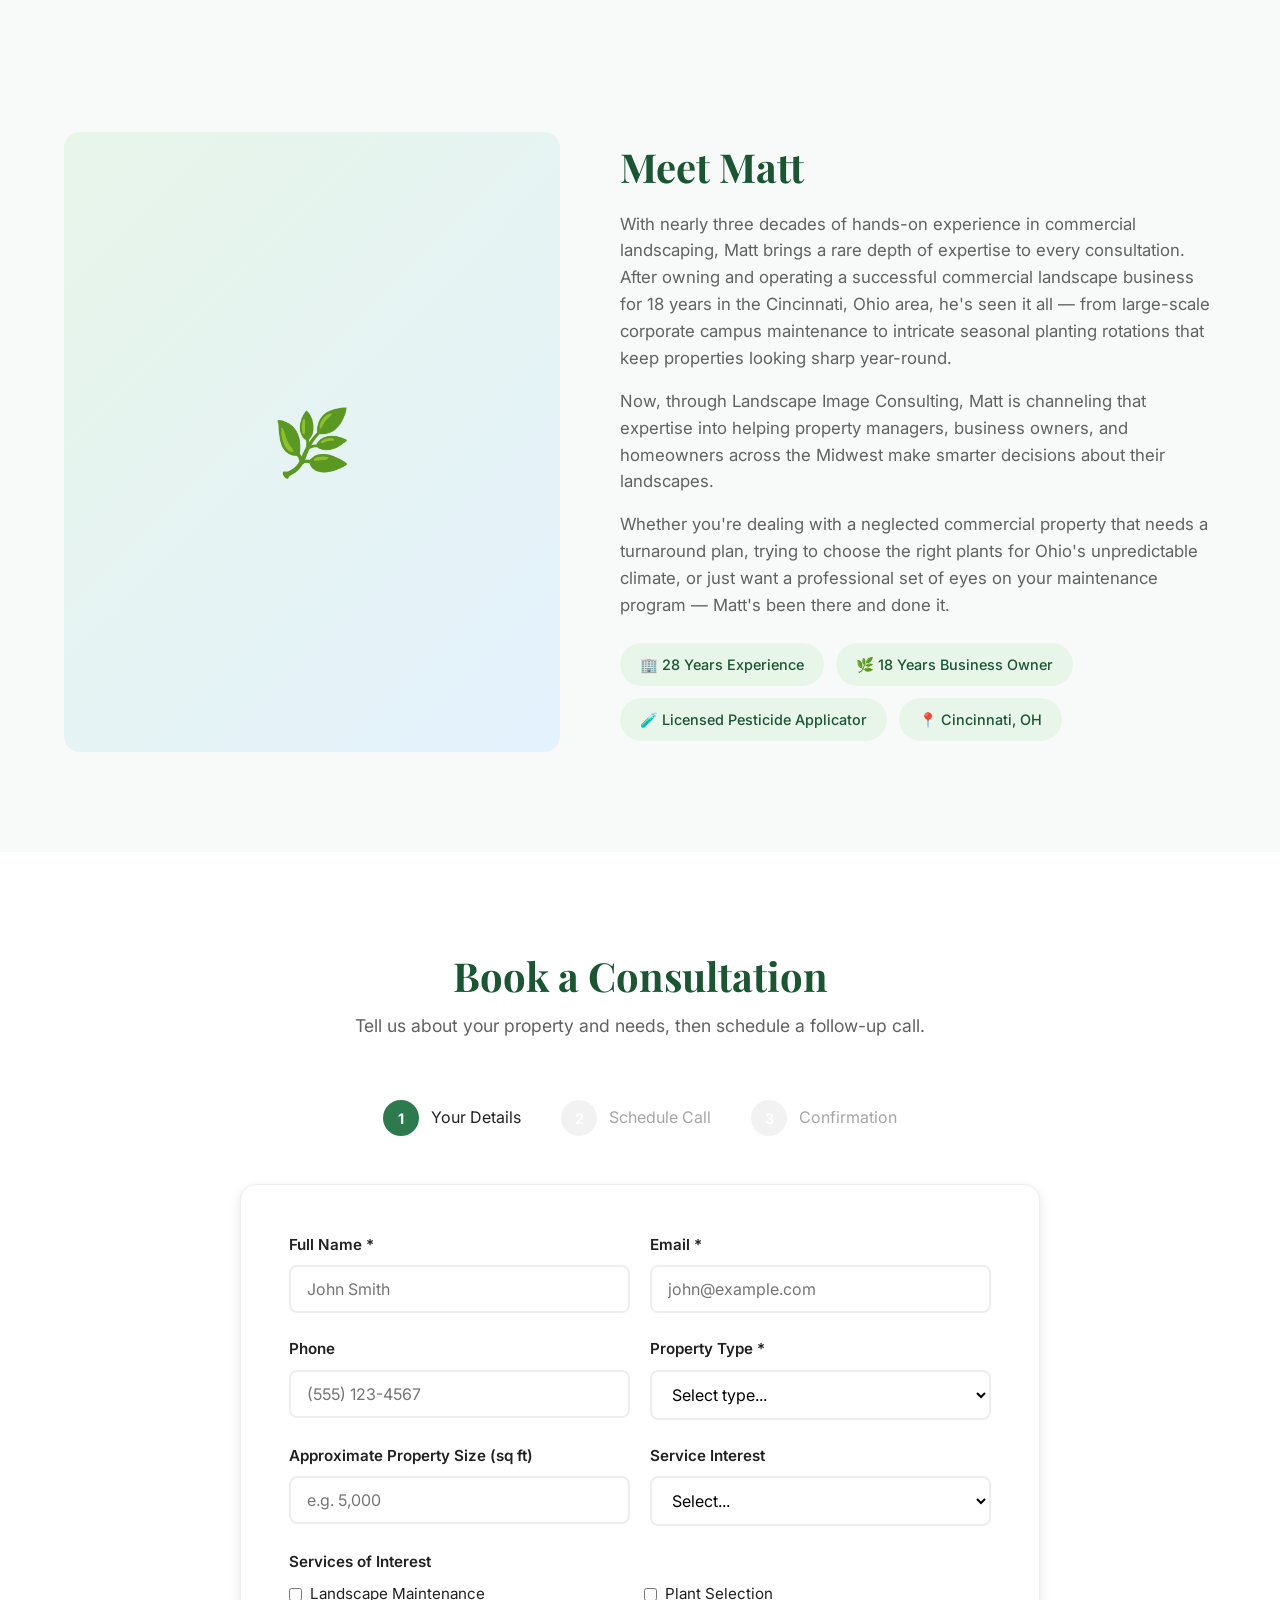
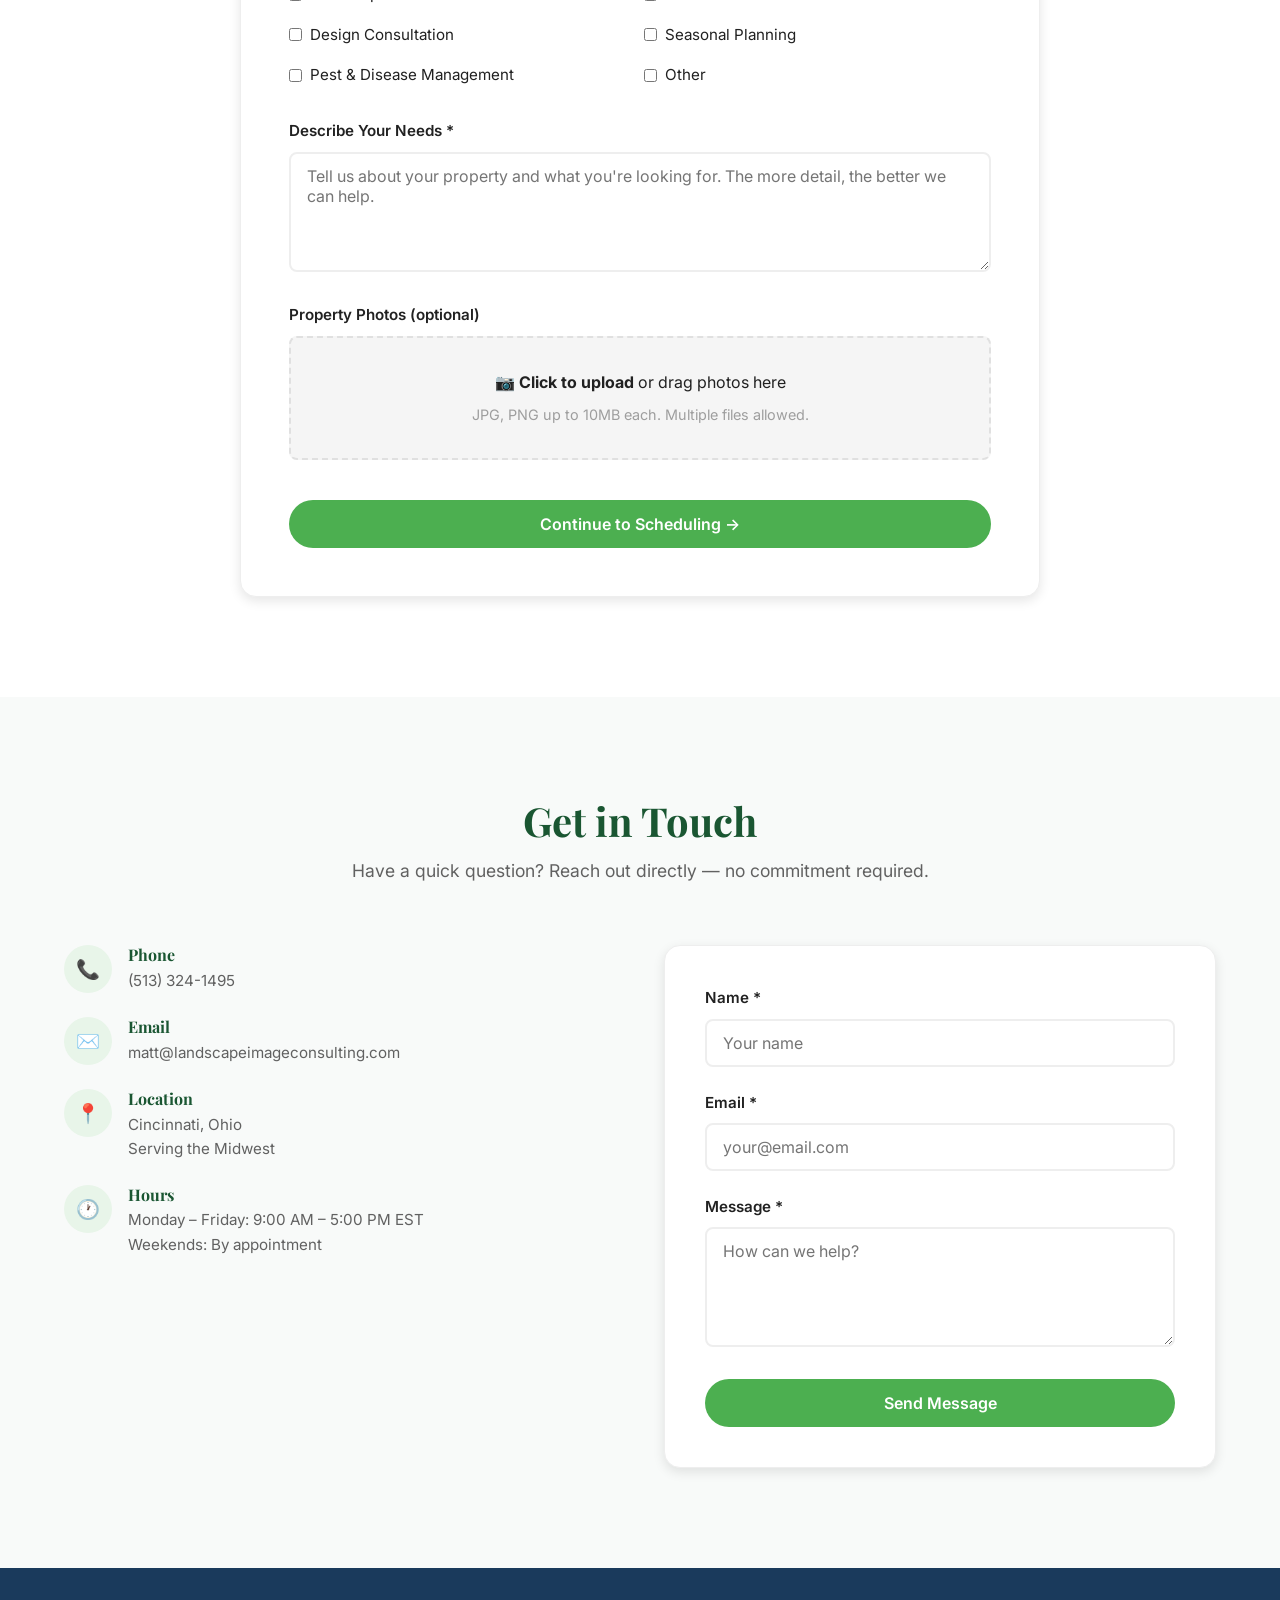
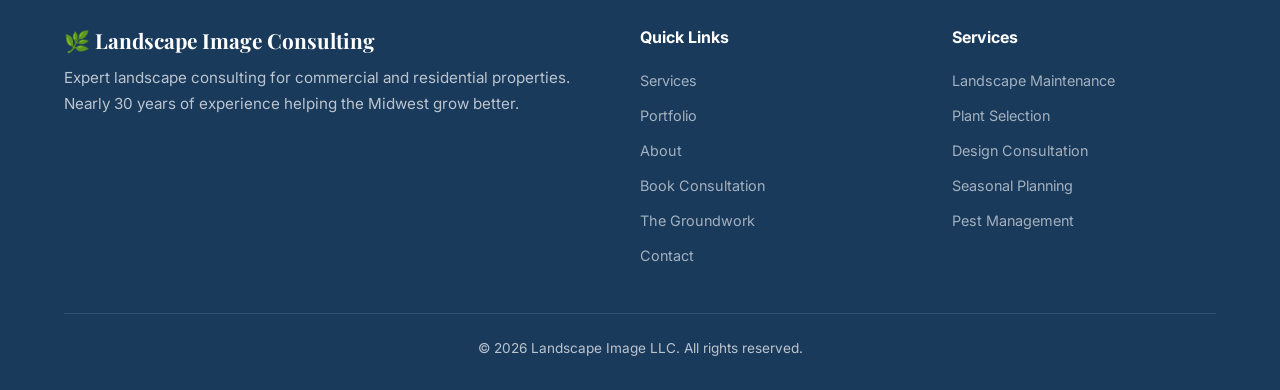
==== commit 89fcad1e: "Commercial focus: new images, tagline, contact for pricing, residential dropdown" ====
--- a/index.html
+++ b/index.html
@@ -39,6 +39,7 @@
       <div class="hero-content">
         <div class="hero-badge">🌳 Serving Commercial &amp; Residential Clients Across the Midwest</div>
         <h1>Expert Landscape Consulting You Can Trust</h1>
+        <p class="hero-tagline"><em>"We don't perform the service — we make the service perform better."</em></p>
         <p>With nearly 30 years of commercial landscaping experience, we help property managers and homeowners make smarter decisions about their landscapes — saving money and building value.</p>
         <div class="hero-buttons">
           <a href="#booking" class="btn btn-primary">Book a Consultation →</a>
@@ -53,52 +54,92 @@
     <div class="container">
       <div class="section-header fade-in">
         <h2>Our Services</h2>
-        <p>Choose the consulting package that fits your needs. From one-time advice to ongoing landscape management.</p>
-      </div>
-      <div class="services-grid">
-        <div class="service-card fade-in">
-          <div class="service-icon">🌱</div>
-          <h3>Basic Consultation</h3>
-          <div class="service-price">$99 <span>one-time</span></div>
-          <div class="price-note">Starting at — contact for custom quote</div>
-          <ul class="service-features">
-            <li>Email-based expert advice</li>
-            <li>Plant selection recommendations</li>
-            <li>Maintenance tips &amp; scheduling</li>
-            <li>Photo review of your property</li>
-            <li>Written summary &amp; action items</li>
-          </ul>
-          <a href="#booking" class="btn btn-primary" data-tier="basic">Get Started</a>
-        </div>
-        <div class="service-card featured fade-in">
-          <div class="service-icon">🌿</div>
-          <h3>Standard Consultation</h3>
-          <div class="service-price">$249 <span>one-time</span></div>
-          <div class="price-note">Starting at — contact for custom quote</div>
-          <ul class="service-features">
-            <li>Everything in Basic, plus:</li>
-            <li>Detailed intake &amp; property assessment</li>
-            <li>45-minute video consultation</li>
-            <li>Written landscape plan</li>
-            <li>Plant &amp; material specifications</li>
-            <li>Seasonal maintenance calendar</li>
-          </ul>
-          <a href="#booking" class="btn btn-primary" data-tier="standard">Get Started</a>
-        </div>
-        <div class="service-card fade-in">
-          <div class="service-icon">🌳</div>
-          <h3>Premium Advisory</h3>
-          <div class="service-price">$499 <span>/month</span></div>
-          <div class="price-note">Starting at — contact for custom quote</div>
-          <ul class="service-features">
-            <li>Everything in Standard, plus:</li>
-            <li>Monthly check-in calls</li>
-            <li>Seasonal planning &amp; adjustments</li>
-            <li>Priority email support</li>
-            <li>Unlimited questions</li>
-            <li>Vendor &amp; contractor referrals</li>
-          </ul>
-          <a href="#booking" class="btn btn-primary" data-tier="premium">Get Started</a>
+        <p>Professional landscape consulting for commercial properties across the Midwest. Residential packages also available.</p>
+      </div>
+
+      <!-- Commercial Services -->
+      <div class="commercial-services fade-in">
+        <div class="commercial-header">
+          <div class="commercial-icon">🏢</div>
+          <div>
+            <h3>Commercial Clients</h3>
+            <p>We handle all of your landscape management needs — from on-site visits and contractor oversight to contract review and seasonal planning. Whether you manage an apartment complex, office park, retail center, or corporate campus, we make sure your grounds are maintained right.</p>
+          </div>
+        </div>
+        <ul class="commercial-features">
+          <li>On-site property visits &amp; landscape audits</li>
+          <li>Landscape contractor &amp; vendor contract review</li>
+          <li>Full landscape management oversight</li>
+          <li>Seasonal maintenance planning &amp; scheduling</li>
+          <li>Plant selection, design &amp; material specifications</li>
+          <li>Vendor evaluation, bidding &amp; contractor oversight</li>
+          <li>Pest, disease &amp; turf management consulting</li>
+          <li>Budget planning &amp; cost reduction strategies</li>
+          <li>Irrigation &amp; drainage assessment</li>
+          <li>Ongoing advisory &amp; monthly check-ins</li>
+        </ul>
+        <div class="commercial-cta">
+          <p class="commercial-pricing">Every commercial property is different — <strong>contact us for custom pricing</strong></p>
+          <a href="#contact" class="btn btn-primary">Contact Us for Pricing →</a>
+        </div>
+      </div>
+
+      <!-- Residential Services (Dropdown) -->
+      <div class="residential-services fade-in">
+        <button class="residential-toggle" id="residentialToggle">
+          <div class="residential-toggle-content">
+            <div class="residential-icon">🏡</div>
+            <div>
+              <h3>Residential Packages</h3>
+              <p>Click to view our homeowner consulting packages</p>
+            </div>
+          </div>
+          <span class="toggle-arrow" id="toggleArrow">▼</span>
+        </button>
+        <div class="residential-dropdown" id="residentialDropdown">
+          <div class="services-grid">
+            <div class="service-card">
+              <div class="service-icon">🌱</div>
+              <h3>Basic Consultation</h3>
+              <div class="service-price">$99 <span>one-time</span></div>
+              <ul class="service-features">
+                <li>Email-based expert advice</li>
+                <li>Plant selection recommendations</li>
+                <li>Maintenance tips &amp; scheduling</li>
+                <li>Photo review of your property</li>
+                <li>Written summary &amp; action items</li>
+              </ul>
+              <a href="#booking" class="btn btn-primary" data-tier="basic">Get Started</a>
+            </div>
+            <div class="service-card featured">
+              <div class="service-icon">🌿</div>
+              <h3>Standard Consultation</h3>
+              <div class="service-price">$249 <span>one-time</span></div>
+              <ul class="service-features">
+                <li>Everything in Basic, plus:</li>
+                <li>Detailed intake &amp; property assessment</li>
+                <li>45-minute video consultation</li>
+                <li>Written landscape plan</li>
+                <li>Plant &amp; material specifications</li>
+                <li>Seasonal maintenance calendar</li>
+              </ul>
+              <a href="#booking" class="btn btn-primary" data-tier="standard">Get Started</a>
+            </div>
+            <div class="service-card">
+              <div class="service-icon">🌳</div>
+              <h3>Premium Advisory</h3>
+              <div class="service-price">$499 <span>/month</span></div>
+              <ul class="service-features">
+                <li>Everything in Standard, plus:</li>
+                <li>Monthly check-in calls</li>
+                <li>Seasonal planning &amp; adjustments</li>
+                <li>Priority email support</li>
+                <li>Unlimited questions</li>
+                <li>Vendor &amp; contractor referrals</li>
+              </ul>
+              <a href="#booking" class="btn btn-primary" data-tier="premium">Get Started</a>
+            </div>
+          </div>
         </div>
       </div>
     </div>
@@ -113,64 +154,62 @@
       </div>
       <div class="portfolio-filters fade-in">
         <button class="filter-btn active" data-filter="all">All Projects</button>
-        <button class="filter-btn" data-filter="commercial">Commercial</button>
-        <button class="filter-btn" data-filter="residential">Residential</button>
       </div>
       <div class="portfolio-grid" id="portfolioGrid">
         <div class="portfolio-item fade-in" data-category="commercial">
-          <img src="images/portfolio/commercial-1.jpg" alt="Commercial landscape project - corporate campus">
-          <div class="portfolio-overlay">
-            <h4>Corporate Campus Grounds</h4>
-            <p>Commercial · Full landscape overhaul</p>
-          </div>
-        </div>
-        <div class="portfolio-item fade-in" data-category="commercial">
-          <img src="images/portfolio/commercial-2.jpg" alt="Commercial landscape project - office park">
-          <div class="portfolio-overlay">
-            <h4>Office Park Renewal</h4>
-            <p>Commercial · Seasonal planting plan</p>
-          </div>
-        </div>
-        <div class="portfolio-item fade-in" data-category="commercial">
-          <img src="images/portfolio/commercial-3.jpg" alt="Commercial landscape project - retail center">
+          <img src="images/portfolio/commercial-apartments-1.jpg" alt="Apartment complex landscaping with manicured grounds">
+          <div class="portfolio-overlay">
+            <h4>Apartment Complex Grounds</h4>
+            <p>Commercial · Full landscape management plan</p>
+          </div>
+        </div>
+        <div class="portfolio-item fade-in" data-category="commercial">
+          <img src="images/portfolio/commercial-office-1.jpg" alt="Office building with professional landscaping">
+          <div class="portfolio-overlay">
+            <h4>Corporate Office Landscaping</h4>
+            <p>Commercial · Seasonal planting &amp; maintenance</p>
+          </div>
+        </div>
+        <div class="portfolio-item fade-in" data-category="commercial">
+          <img src="images/portfolio/commercial-building-1.jpg" alt="Commercial building with landscaped entrance">
+          <div class="portfolio-overlay">
+            <h4>Commercial Property Entrance</h4>
+            <p>Commercial · Curb appeal consulting</p>
+          </div>
+        </div>
+        <div class="portfolio-item fade-in" data-category="commercial">
+          <img src="images/portfolio/commercial-grounds-1.jpg" alt="Manicured commercial grounds with green lawn">
+          <div class="portfolio-overlay">
+            <h4>Property Grounds Overhaul</h4>
+            <p>Commercial · Complete landscape redesign</p>
+          </div>
+        </div>
+        <div class="portfolio-item fade-in" data-category="commercial">
+          <img src="images/portfolio/commercial-apartments-2.jpg" alt="Apartment community with professional landscaping">
+          <div class="portfolio-overlay">
+            <h4>Residential Community Grounds</h4>
+            <p>Commercial · HOA landscape advisory</p>
+          </div>
+        </div>
+        <div class="portfolio-item fade-in" data-category="commercial">
+          <img src="images/portfolio/commercial-plants-1.jpg" alt="Commercial property with ornamental plantings">
+          <div class="portfolio-overlay">
+            <h4>Ornamental Plant Installation</h4>
+            <p>Commercial · Plant selection &amp; design</p>
+          </div>
+        </div>
+        <div class="portfolio-item fade-in" data-category="commercial">
+          <img src="images/portfolio/commercial-retail-1.jpg" alt="Retail center with landscaped grounds">
           <div class="portfolio-overlay">
             <h4>Retail Center Beautification</h4>
             <p>Commercial · Maintenance consulting</p>
           </div>
         </div>
-        <div class="portfolio-item fade-in" data-category="residential">
-          <img src="images/portfolio/residential-1.jpg" alt="Residential landscape project - backyard">
-          <div class="portfolio-overlay">
-            <h4>Backyard Transformation</h4>
-            <p>Residential · Design consultation</p>
-          </div>
-        </div>
-        <div class="portfolio-item fade-in" data-category="residential">
-          <img src="images/portfolio/residential-2.jpg" alt="Residential landscape project - front yard">
-          <div class="portfolio-overlay">
-            <h4>Front Yard Curb Appeal</h4>
-            <p>Residential · Plant selection</p>
-          </div>
-        </div>
-        <div class="portfolio-item fade-in" data-category="residential">
-          <img src="images/portfolio/residential-3.jpg" alt="Residential landscape project - garden">
-          <div class="portfolio-overlay">
-            <h4>Garden Design</h4>
-            <p>Residential · Full landscape plan</p>
-          </div>
-        </div>
-        <div class="portfolio-item fade-in" data-category="commercial">
-          <img src="images/portfolio/maintenance-1.jpg" alt="Landscape maintenance project">
-          <div class="portfolio-overlay">
-            <h4>Ongoing Maintenance Program</h4>
+        <div class="portfolio-item fade-in" data-category="commercial">
+          <img src="images/portfolio/commercial-campus-1.jpg" alt="Corporate campus with maintained landscape">
+          <div class="portfolio-overlay">
+            <h4>Corporate Campus Program</h4>
             <p>Commercial · Year-round advisory</p>
-          </div>
-        </div>
-        <div class="portfolio-item fade-in" data-category="residential">
-          <img src="images/portfolio/plants-1.jpg" alt="Plant selection project">
-          <div class="portfolio-overlay">
-            <h4>Native Plant Selection</h4>
-            <p>Residential · Ohio-native species</p>
           </div>
         </div>
       </div>
@@ -260,12 +299,13 @@
               <input type="text" id="propertySize" placeholder="e.g. 5,000">
             </div>
             <div class="form-group">
-              <label for="serviceTier">Preferred Service Tier</label>
+              <label for="serviceTier">Service Interest</label>
               <select id="serviceTier">
-                <option value="">Select tier...</option>
-                <option value="basic">Basic Consultation — $99</option>
-                <option value="standard">Standard Consultation — $249</option>
-                <option value="premium">Premium Advisory — $499/mo</option>
+                <option value="">Select...</option>
+                <option value="commercial">Commercial — Contact for pricing</option>
+                <option value="basic">Residential — Basic ($99)</option>
+                <option value="standard">Residential — Standard ($249)</option>
+                <option value="premium">Residential — Premium ($499/mo)</option>
               </select>
             </div>
           </div>
--- a/css/styles.css
+++ b/css/styles.css
@@ -882,3 +882,170 @@
   .section-header { margin-bottom: 40px; }
   .portfolio-grid { grid-template-columns: 1fr; }
 }
+
+/* --- Hero Tagline --- */
+.hero-tagline {
+  font-size: 1.25rem;
+  color: rgba(255,255,255,0.95);
+  margin-bottom: 8px;
+  letter-spacing: 0.02em;
+}
+
+/* --- Commercial Services --- */
+.commercial-services {
+  background: linear-gradient(135deg, var(--green-dark), var(--blue-dark));
+  color: var(--white);
+  border-radius: 16px;
+  padding: 48px;
+  margin-bottom: 32px;
+}
+
+.commercial-header {
+  display: flex;
+  align-items: center;
+  gap: 20px;
+  margin-bottom: 32px;
+}
+
+.commercial-icon {
+  font-size: 3rem;
+}
+
+.commercial-header h3 {
+  font-family: 'Playfair Display', serif;
+  font-size: 1.8rem;
+  margin-bottom: 4px;
+}
+
+.commercial-header p {
+  opacity: 0.9;
+  font-size: 1.05rem;
+}
+
+.commercial-features {
+  display: grid;
+  grid-template-columns: 1fr 1fr;
+  gap: 12px 32px;
+  list-style: none;
+  padding: 0;
+  margin-bottom: 32px;
+}
+
+.commercial-features li {
+  padding-left: 28px;
+  position: relative;
+  font-size: 1.05rem;
+  line-height: 1.6;
+}
+
+.commercial-features li::before {
+  content: "✓";
+  position: absolute;
+  left: 0;
+  color: var(--green-light);
+  font-weight: 700;
+}
+
+.commercial-cta {
+  text-align: center;
+  padding-top: 16px;
+  border-top: 1px solid rgba(255,255,255,0.2);
+}
+
+.commercial-pricing {
+  font-size: 1.15rem;
+  margin-bottom: 20px;
+  opacity: 0.95;
+}
+
+.commercial-cta .btn-primary {
+  background: var(--white);
+  color: var(--green-dark);
+  font-weight: 700;
+  font-size: 1.1rem;
+  padding: 14px 36px;
+}
+
+.commercial-cta .btn-primary:hover {
+  background: var(--green-pale);
+  transform: translateY(-2px);
+}
+
+/* --- Residential Dropdown --- */
+.residential-services {
+  border: 2px solid var(--gray-200);
+  border-radius: 16px;
+  overflow: hidden;
+  margin-top: 16px;
+}
+
+.residential-toggle {
+  width: 100%;
+  display: flex;
+  align-items: center;
+  justify-content: space-between;
+  padding: 24px 32px;
+  background: var(--gray-100);
+  border: none;
+  cursor: pointer;
+  transition: background 0.3s ease;
+}
+
+.residential-toggle:hover {
+  background: var(--gray-200);
+}
+
+.residential-toggle-content {
+  display: flex;
+  align-items: center;
+  gap: 16px;
+  text-align: left;
+}
+
+.residential-icon {
+  font-size: 2.2rem;
+}
+
+.residential-toggle h3 {
+  font-family: 'Playfair Display', serif;
+  font-size: 1.4rem;
+  margin-bottom: 2px;
+  color: var(--gray-800);
+}
+
+.residential-toggle p {
+  color: var(--gray-500);
+  font-size: 0.95rem;
+}
+
+.toggle-arrow {
+  font-size: 1.2rem;
+  color: var(--gray-500);
+  transition: transform 0.3s ease;
+}
+
+.toggle-arrow.open {
+  transform: rotate(180deg);
+}
+
+.residential-dropdown {
+  max-height: 0;
+  overflow: hidden;
+  transition: max-height 0.5s ease;
+}
+
+.residential-dropdown.open {
+  max-height: 2000px;
+}
+
+.residential-dropdown .services-grid {
+  padding: 32px;
+}
+
+@media (max-width: 768px) {
+  .commercial-services { padding: 32px 20px; }
+  .commercial-features { grid-template-columns: 1fr; }
+  .commercial-header { flex-direction: column; text-align: center; }
+  .residential-toggle { padding: 20px; }
+  .residential-dropdown .services-grid { padding: 20px; }
+}
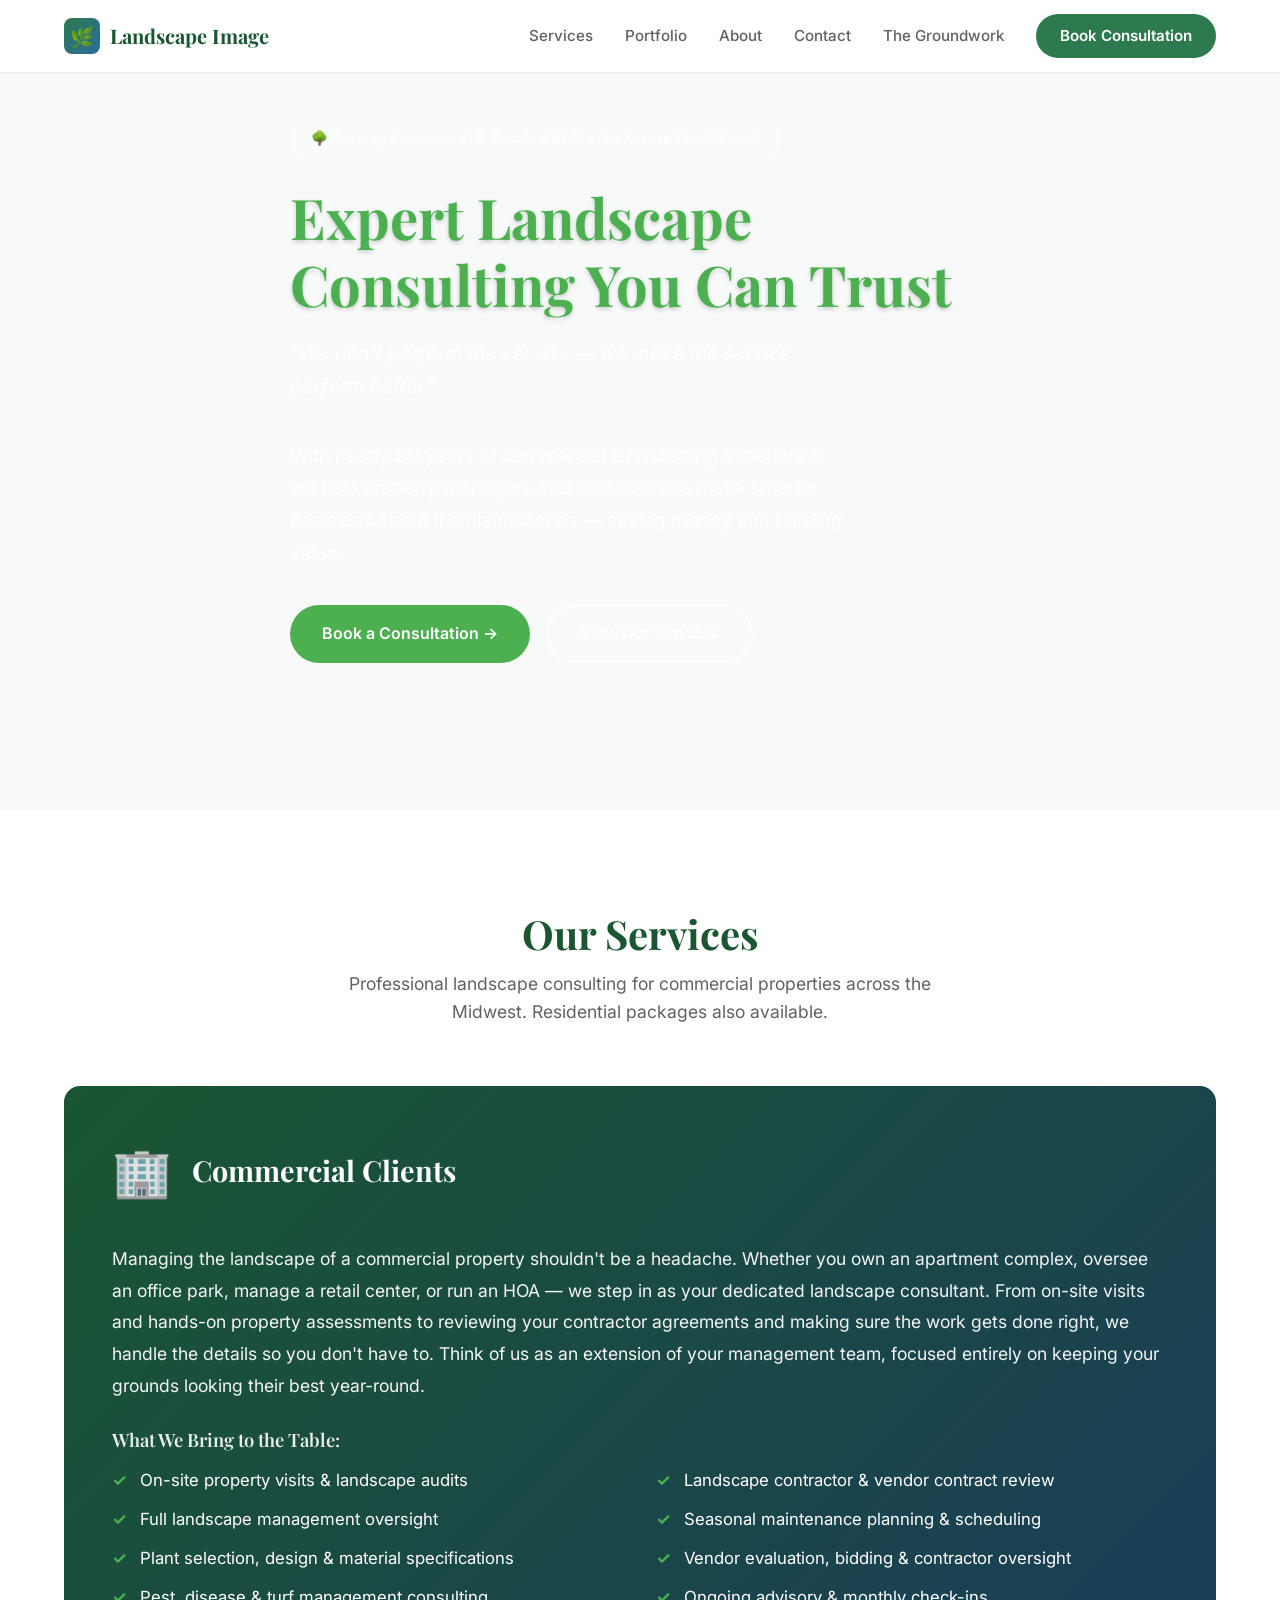
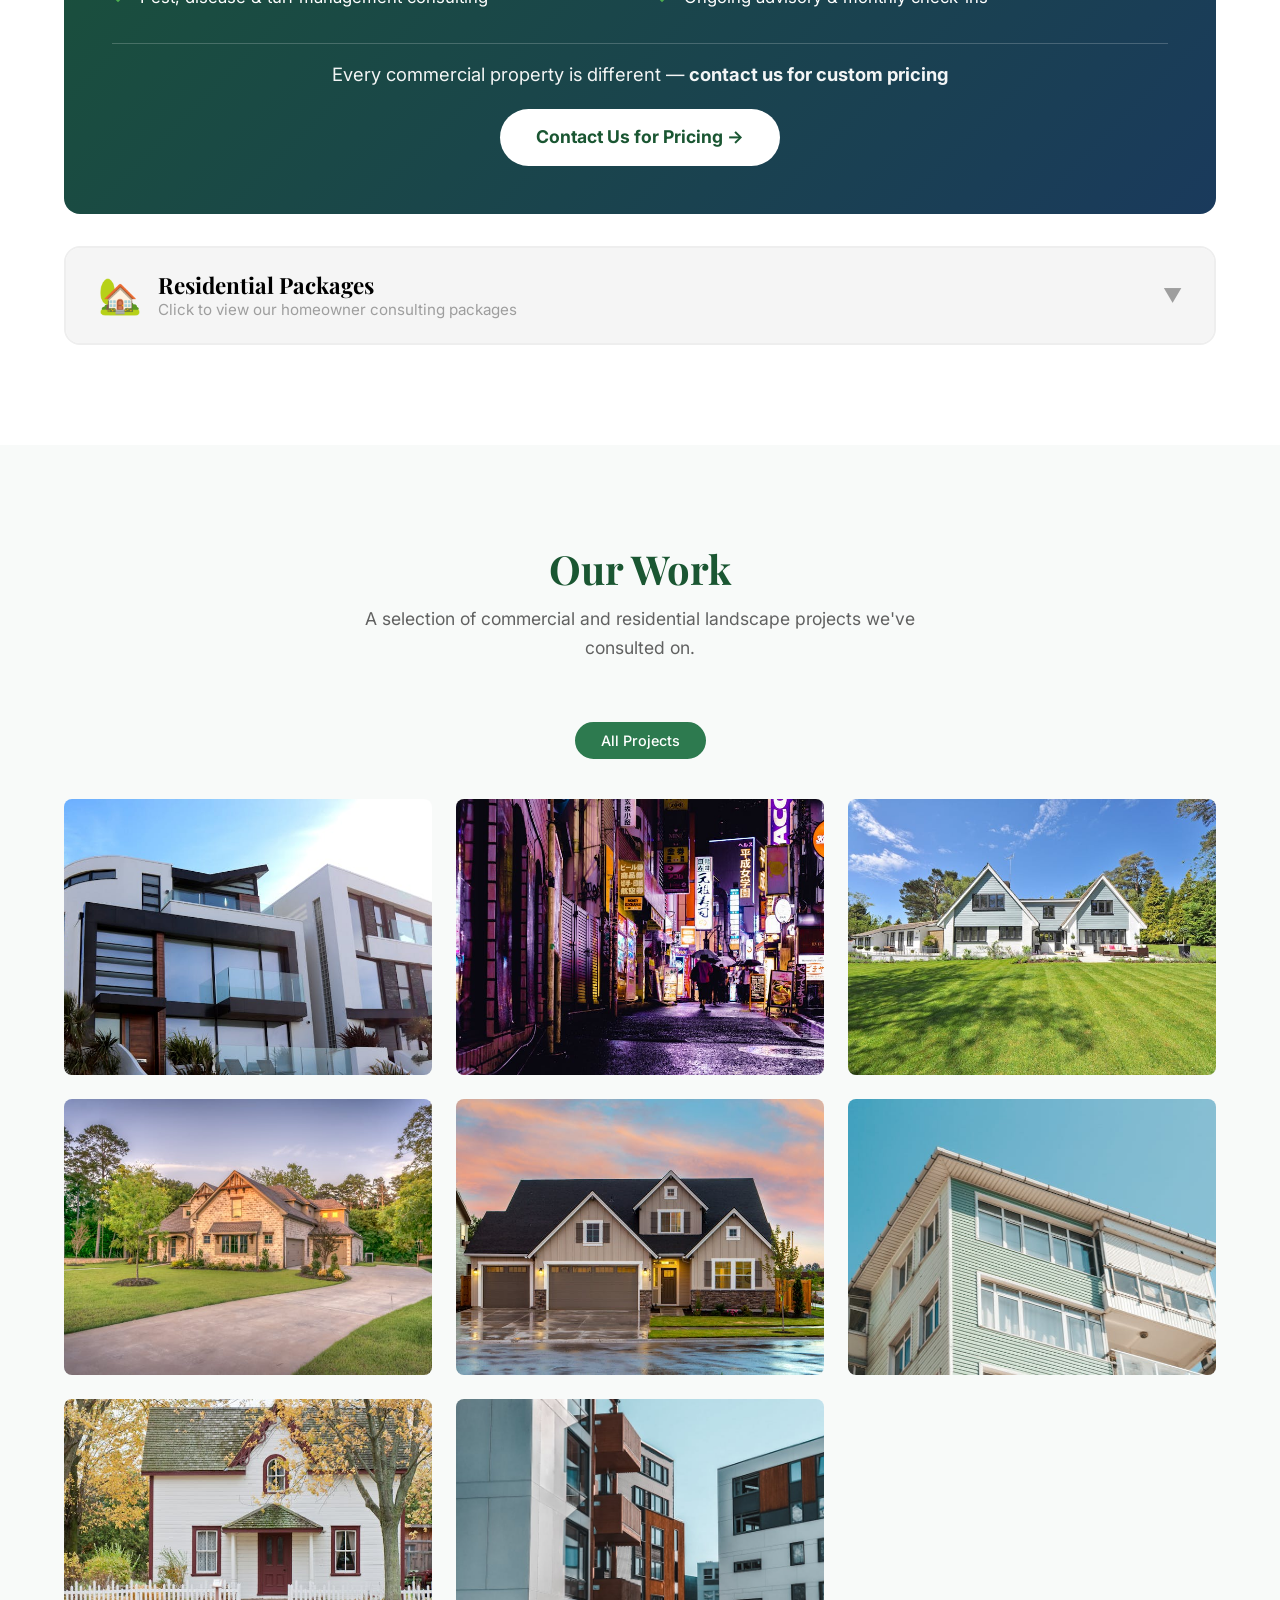
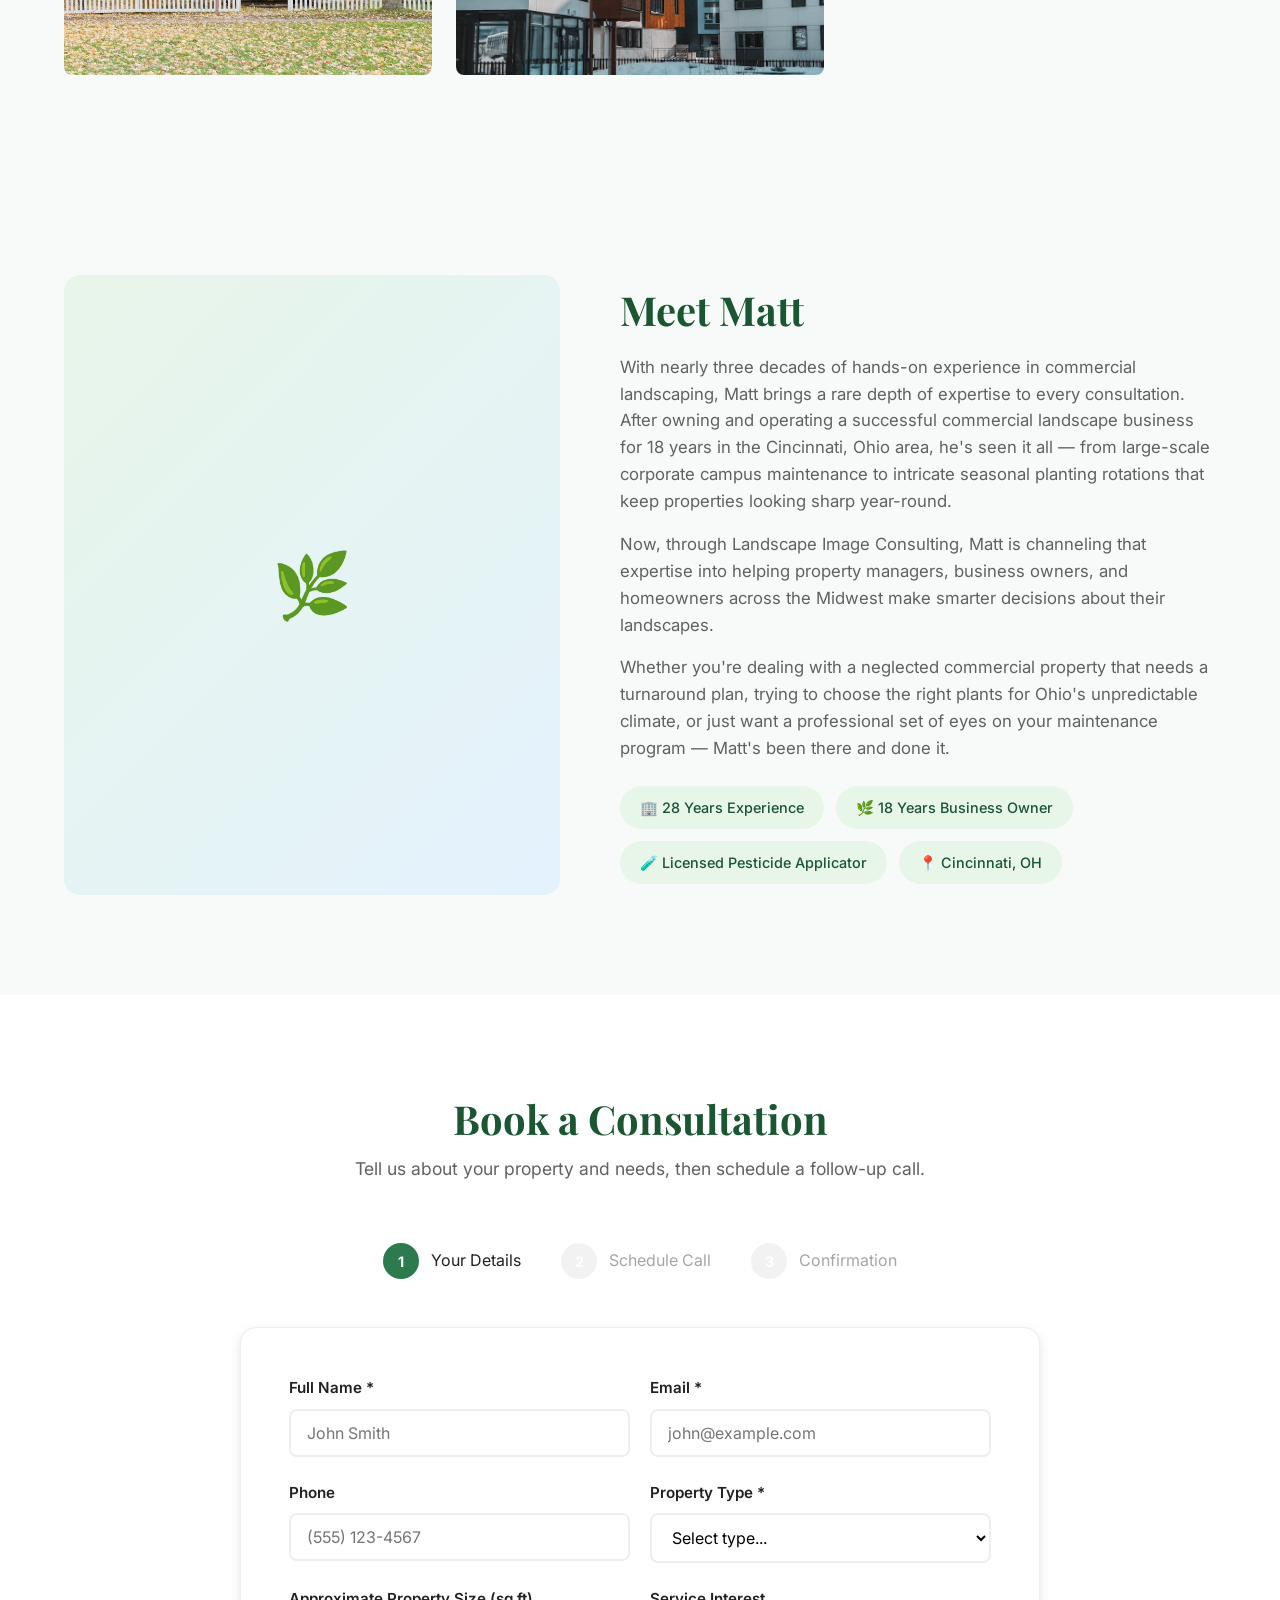
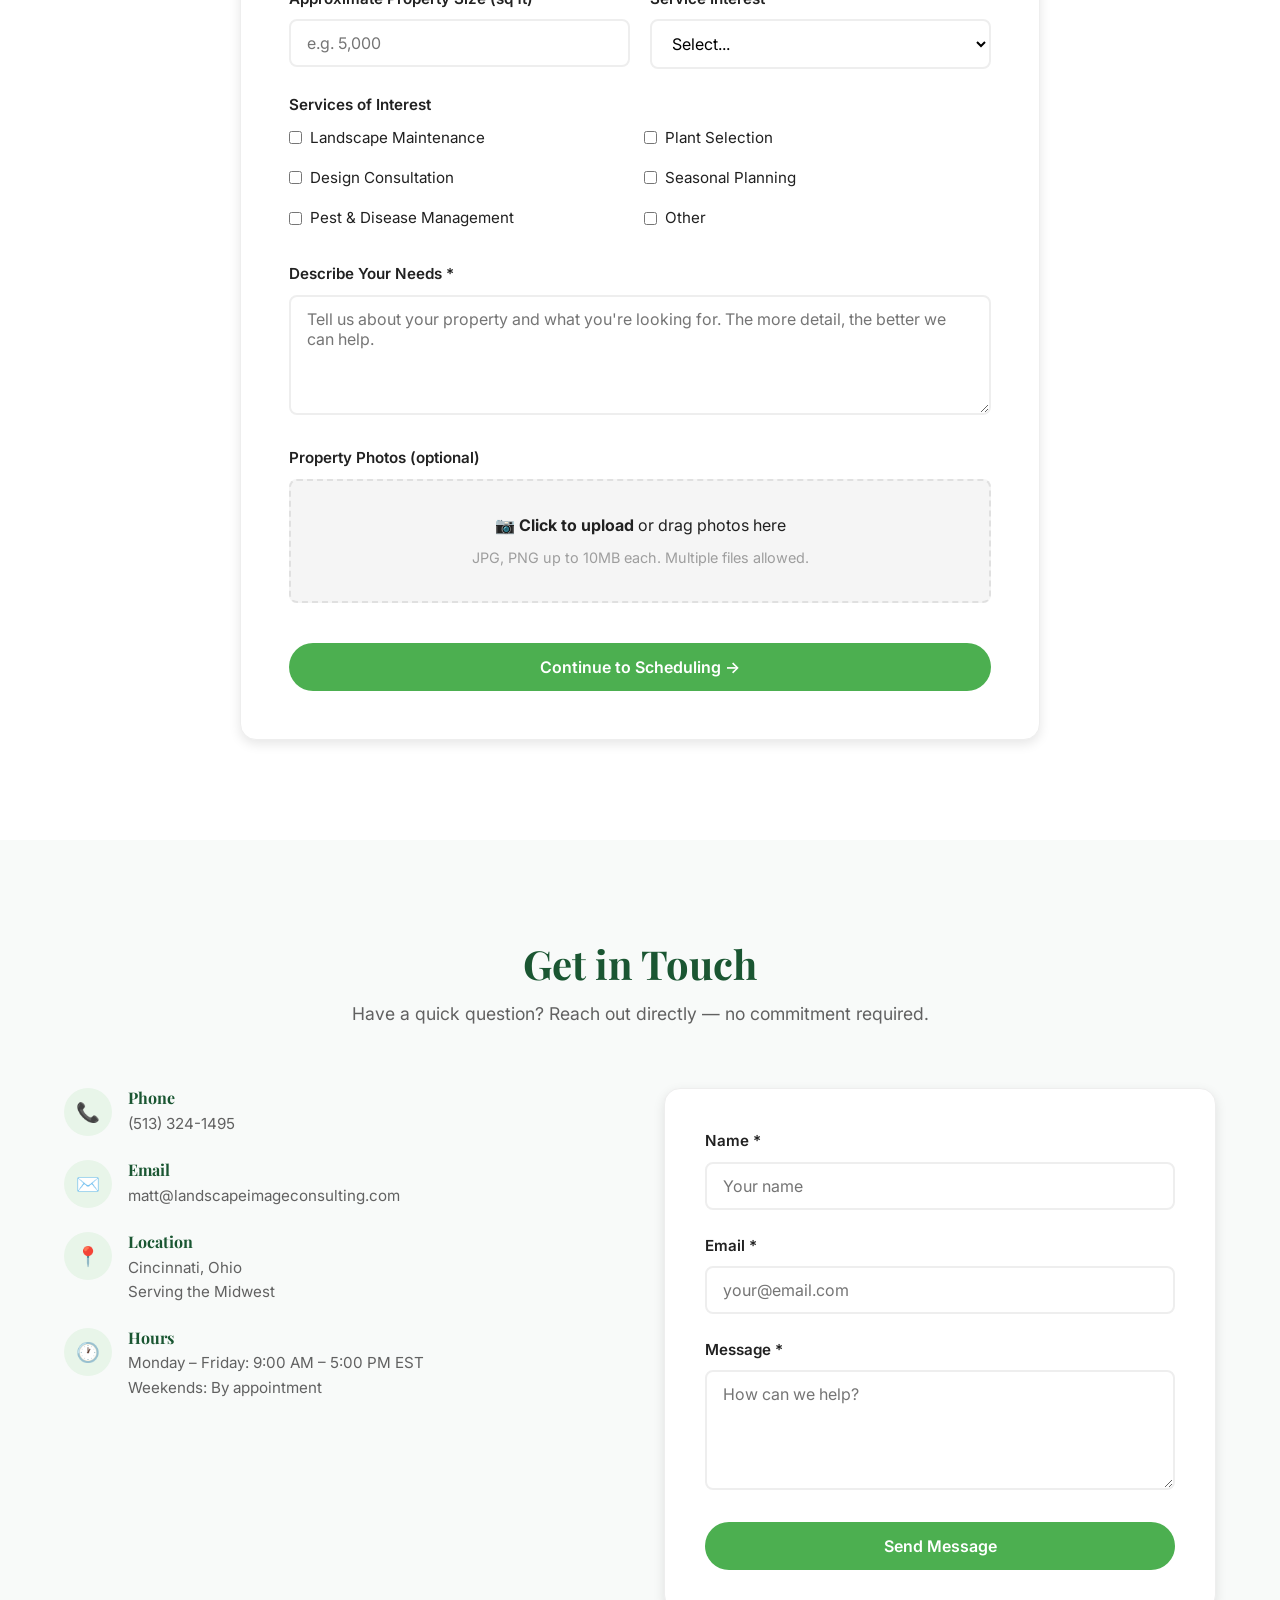
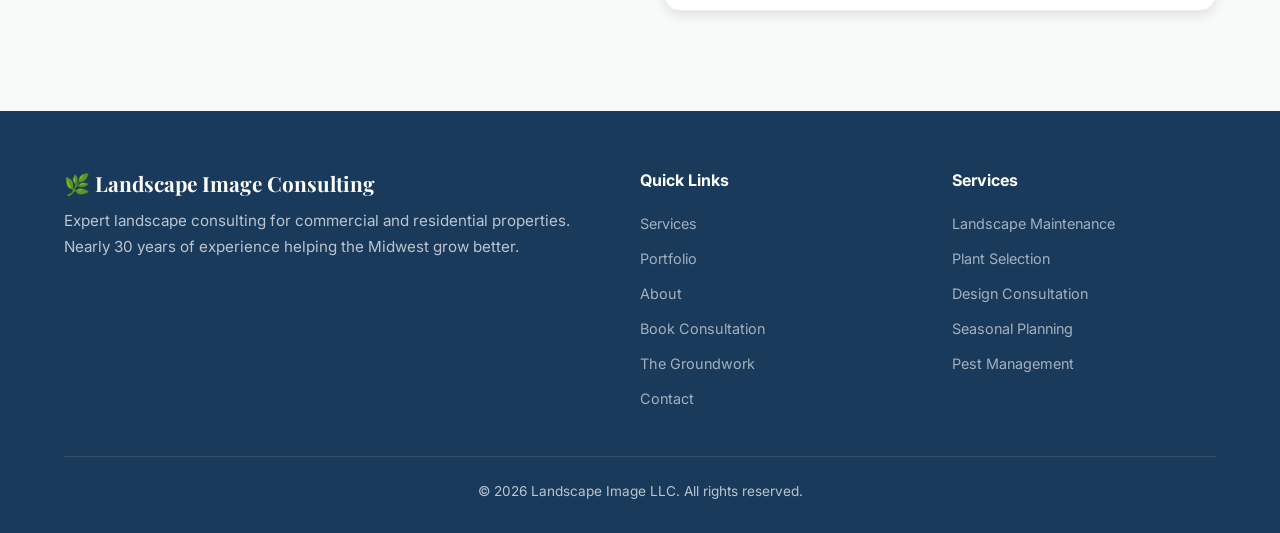
==== commit 18d764e9: "Green headline, rewrite commercial section, remove budget/irrigation" ====
--- a/index.html
+++ b/index.html
@@ -38,7 +38,7 @@
     <div class="container">
       <div class="hero-content">
         <div class="hero-badge">🌳 Serving Commercial &amp; Residential Clients Across the Midwest</div>
-        <h1>Expert Landscape Consulting You Can Trust</h1>
+        <h1 class="hero-title">Expert Landscape Consulting You Can Trust</h1>
         <p class="hero-tagline"><em>"We don't perform the service — we make the service perform better."</em></p>
         <p>With nearly 30 years of commercial landscaping experience, we help property managers and homeowners make smarter decisions about their landscapes — saving money and building value.</p>
         <div class="hero-buttons">
@@ -63,9 +63,10 @@
           <div class="commercial-icon">🏢</div>
           <div>
             <h3>Commercial Clients</h3>
-            <p>We handle all of your landscape management needs — from on-site visits and contractor oversight to contract review and seasonal planning. Whether you manage an apartment complex, office park, retail center, or corporate campus, we make sure your grounds are maintained right.</p>
-          </div>
-        </div>
+          </div>
+        </div>
+        <p class="commercial-description">Managing the landscape of a commercial property shouldn't be a headache. Whether you own an apartment complex, oversee an office park, manage a retail center, or run an HOA — we step in as your dedicated landscape consultant. From on-site visits and hands-on property assessments to reviewing your contractor agreements and making sure the work gets done right, we handle the details so you don't have to. Think of us as an extension of your management team, focused entirely on keeping your grounds looking their best year-round.</p>
+        <h4 class="services-list-heading">What We Bring to the Table:</h4>
         <ul class="commercial-features">
           <li>On-site property visits &amp; landscape audits</li>
           <li>Landscape contractor &amp; vendor contract review</li>
@@ -74,8 +75,6 @@
           <li>Plant selection, design &amp; material specifications</li>
           <li>Vendor evaluation, bidding &amp; contractor oversight</li>
           <li>Pest, disease &amp; turf management consulting</li>
-          <li>Budget planning &amp; cost reduction strategies</li>
-          <li>Irrigation &amp; drainage assessment</li>
           <li>Ongoing advisory &amp; monthly check-ins</li>
         </ul>
         <div class="commercial-cta">
--- a/css/styles.css
+++ b/css/styles.css
@@ -884,6 +884,10 @@
 }
 
 /* --- Hero Tagline --- */
+.hero-title {
+  color: var(--green-light) !important;
+}
+
 .hero-tagline {
   font-size: 1.25rem;
   color: rgba(255,255,255,0.95);
@@ -917,9 +921,18 @@
   margin-bottom: 4px;
 }
 
-.commercial-header p {
+.commercial-description {
+  font-size: 1.1rem;
+  line-height: 1.8;
+  opacity: 0.95;
+  margin-bottom: 28px;
+}
+
+.services-list-heading {
+  font-size: 1.15rem;
+  margin-bottom: 16px;
   opacity: 0.9;
-  font-size: 1.05rem;
+  font-weight: 600;
 }
 
 .commercial-features {
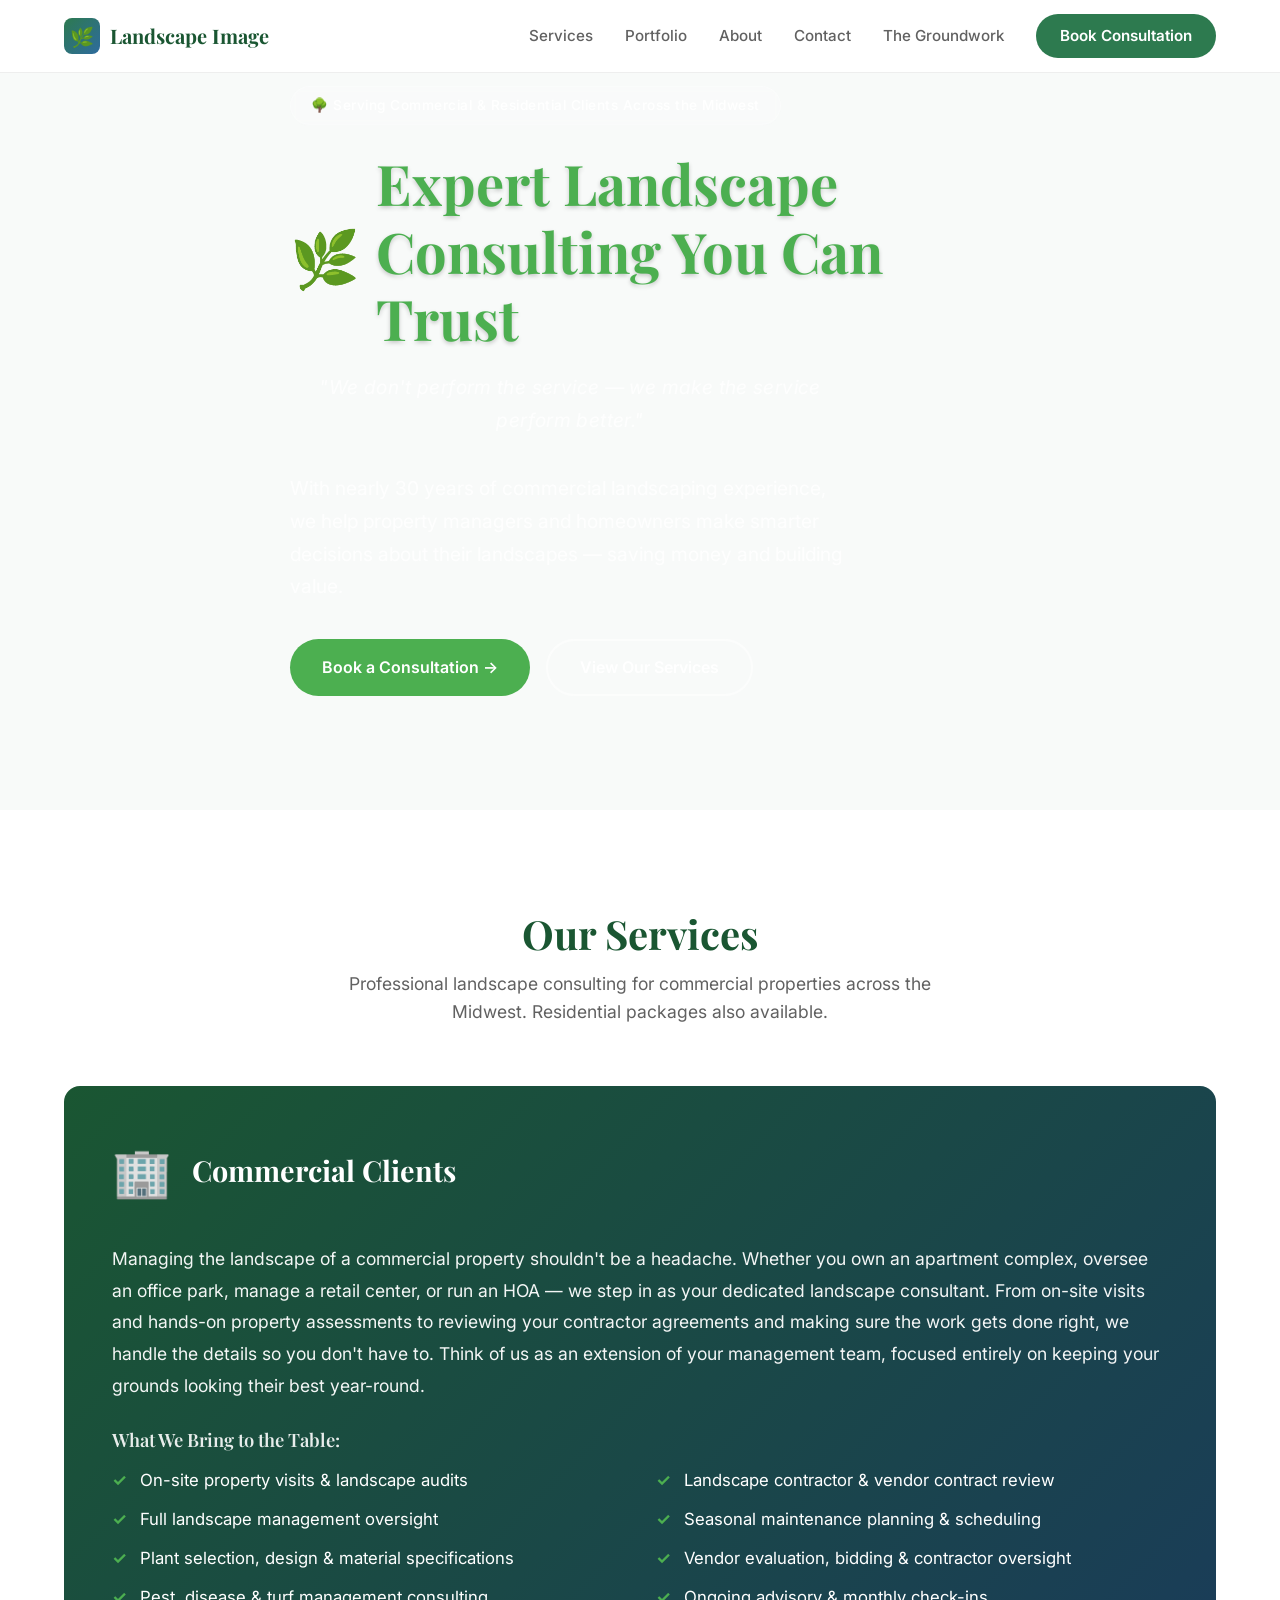
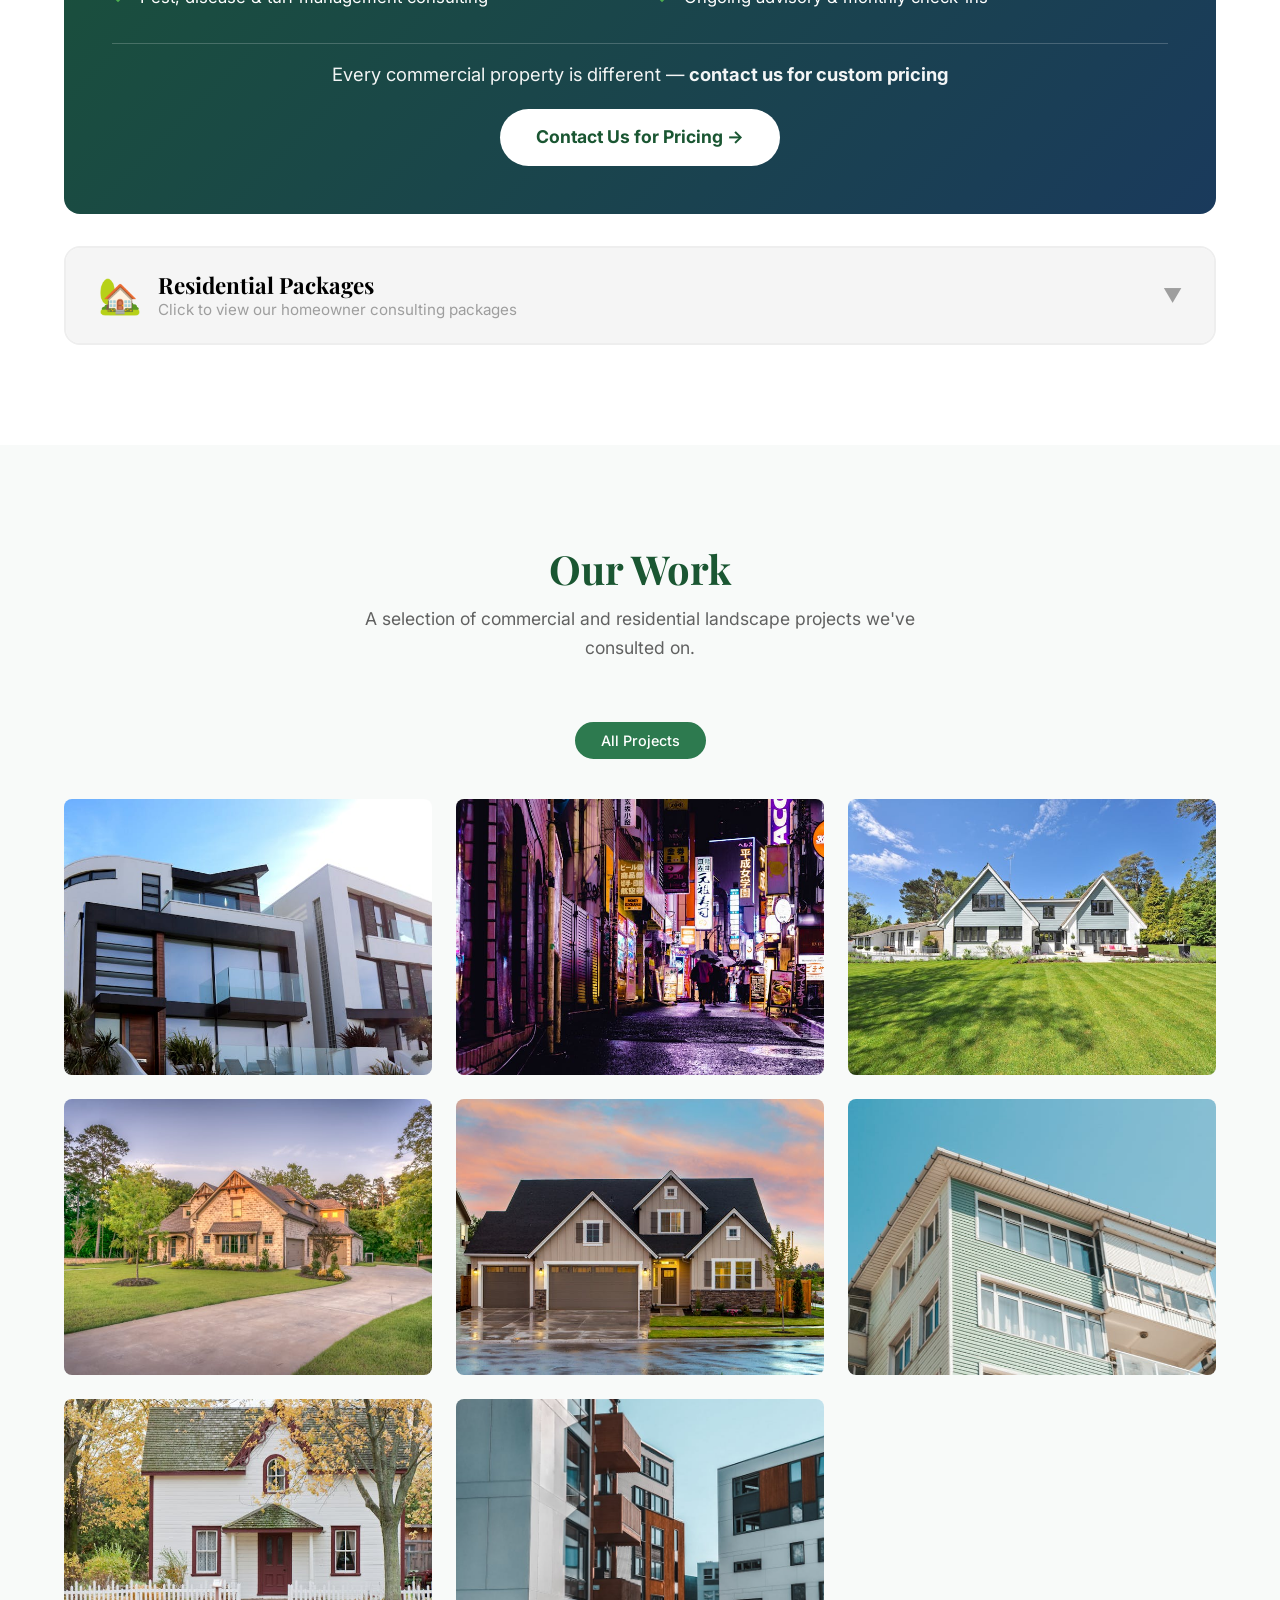
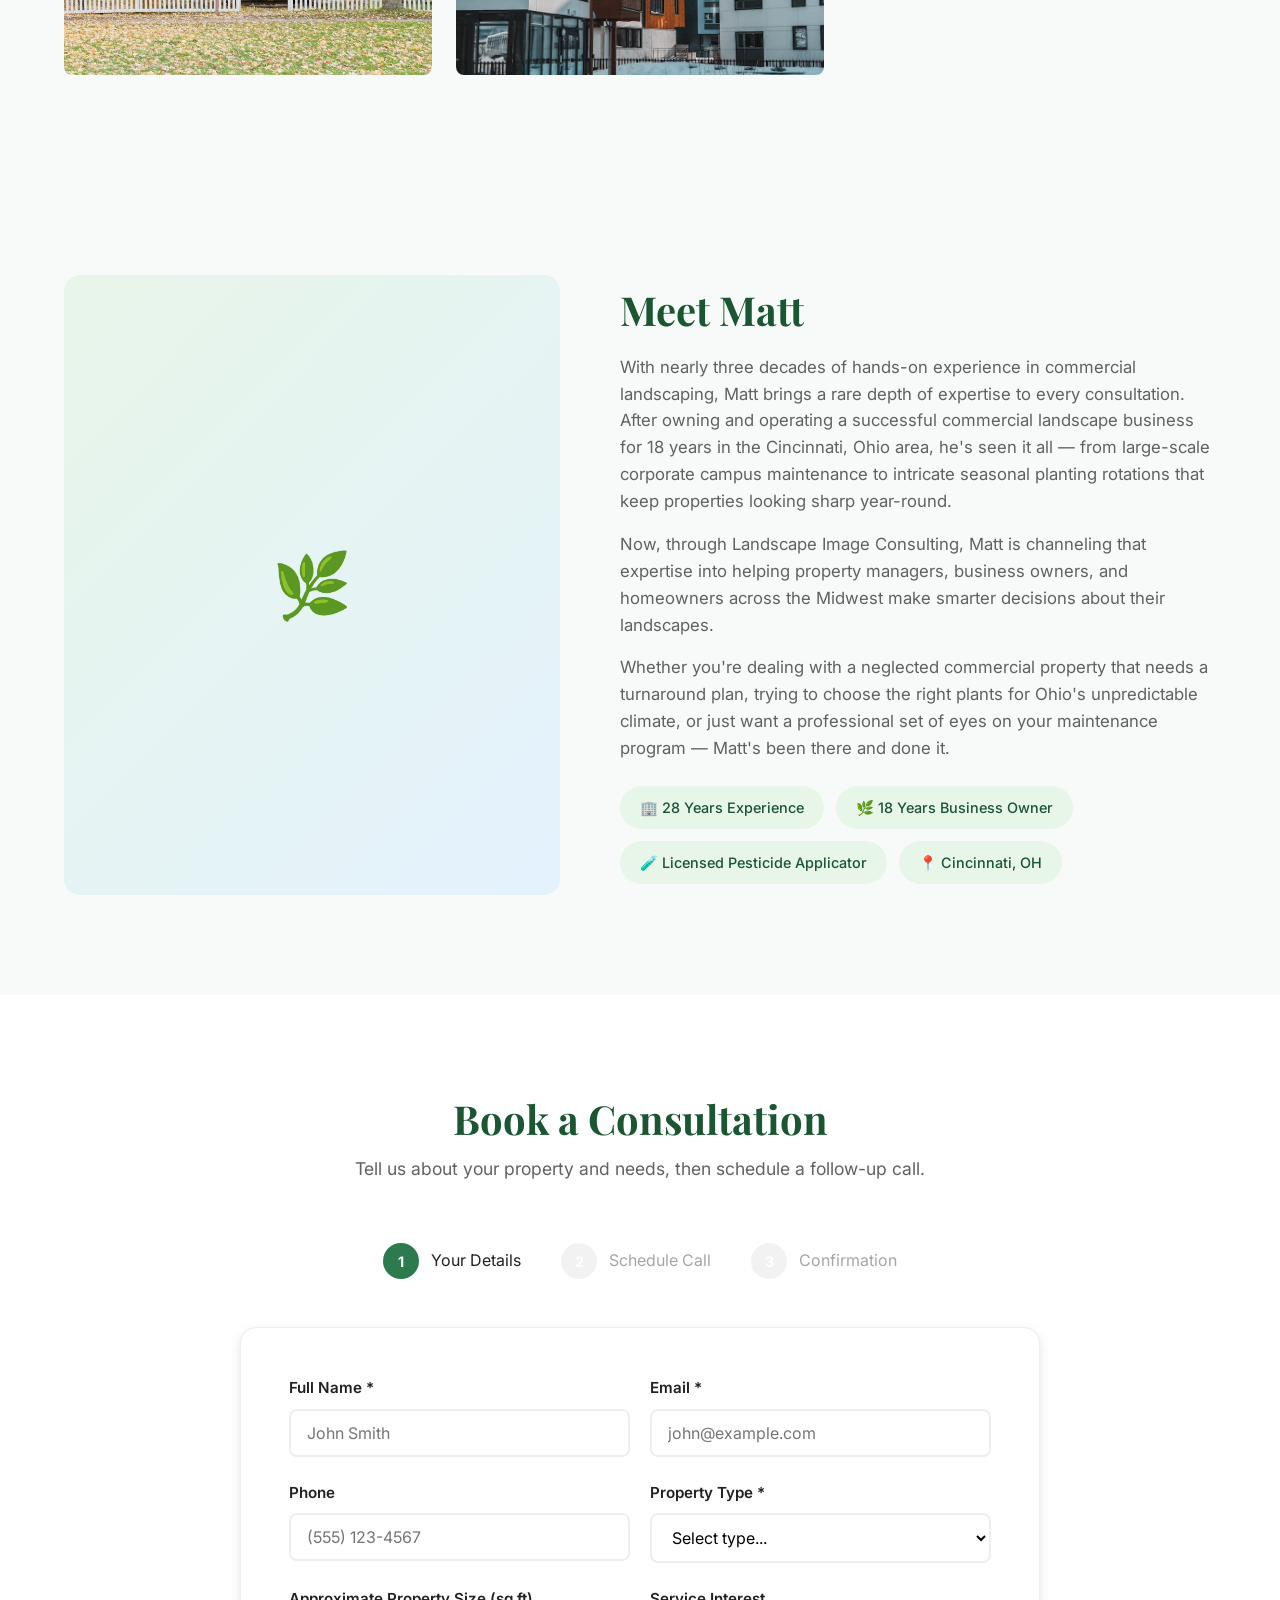
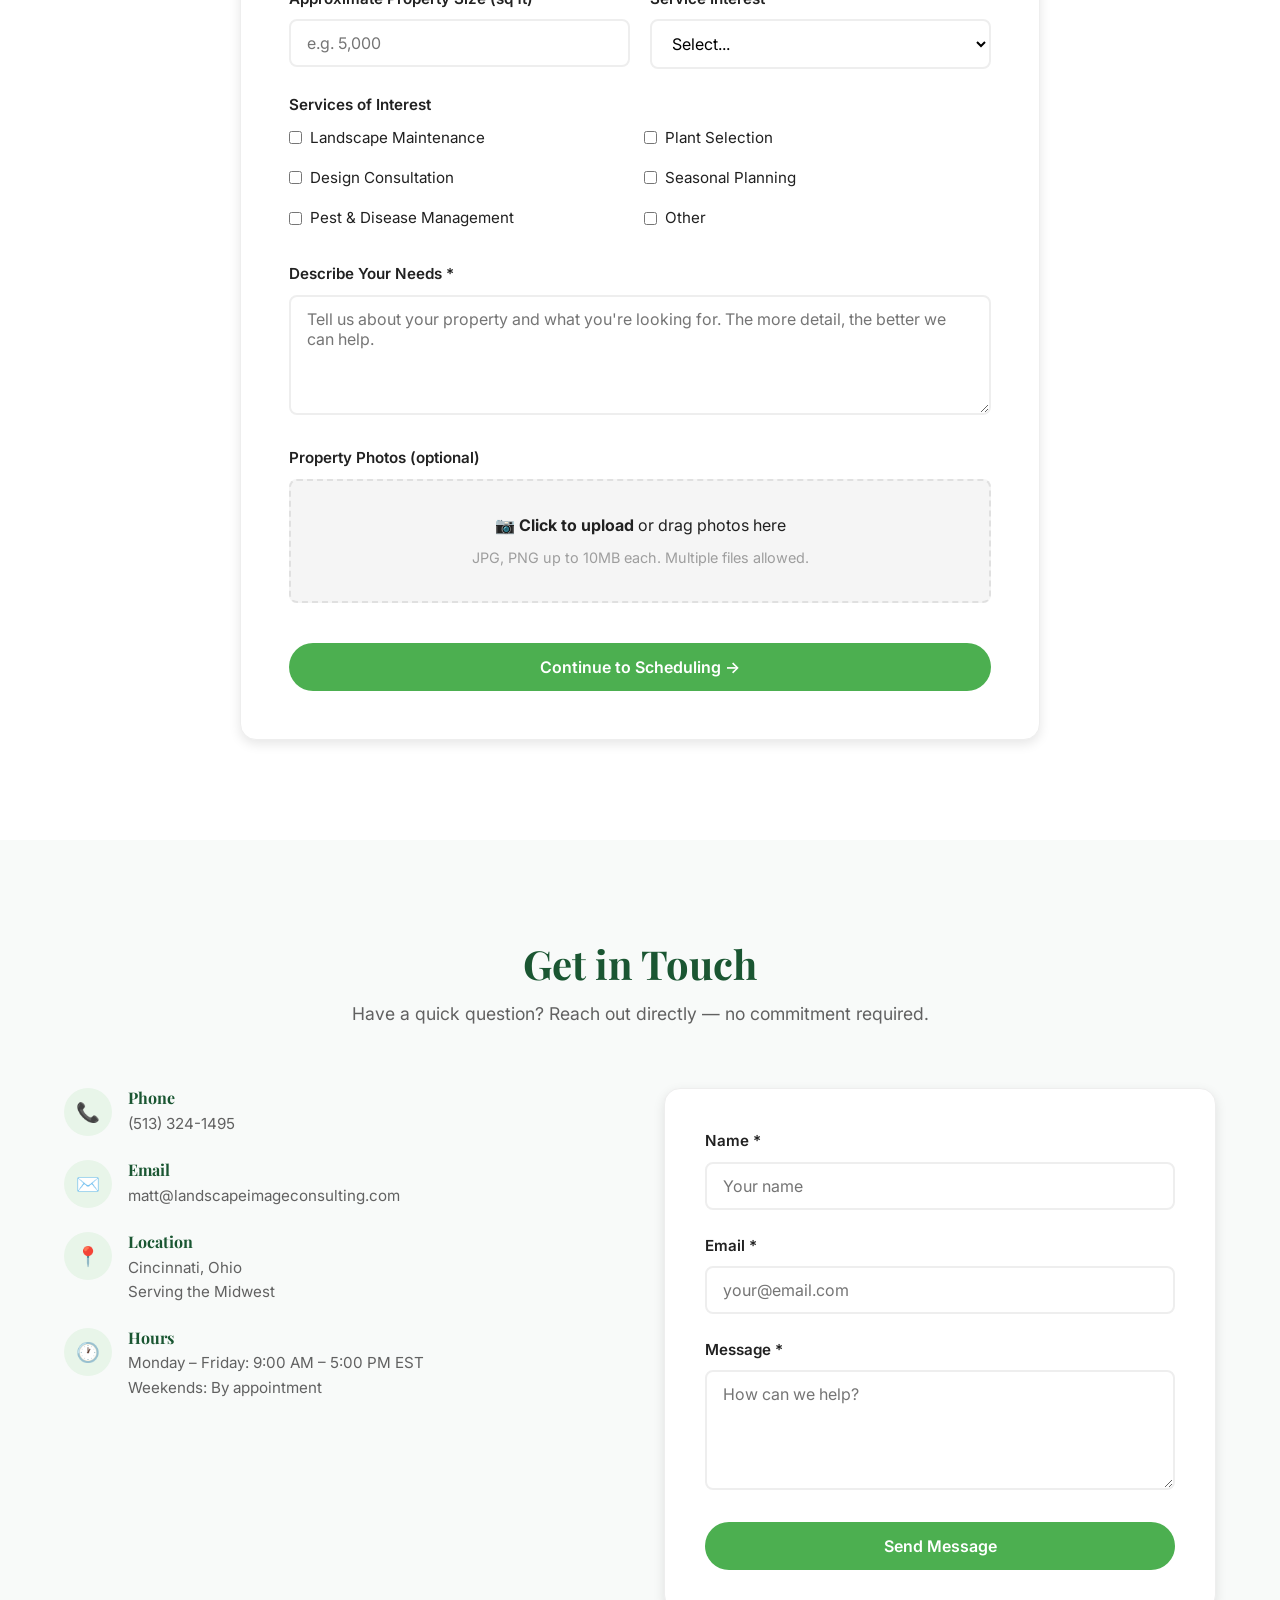
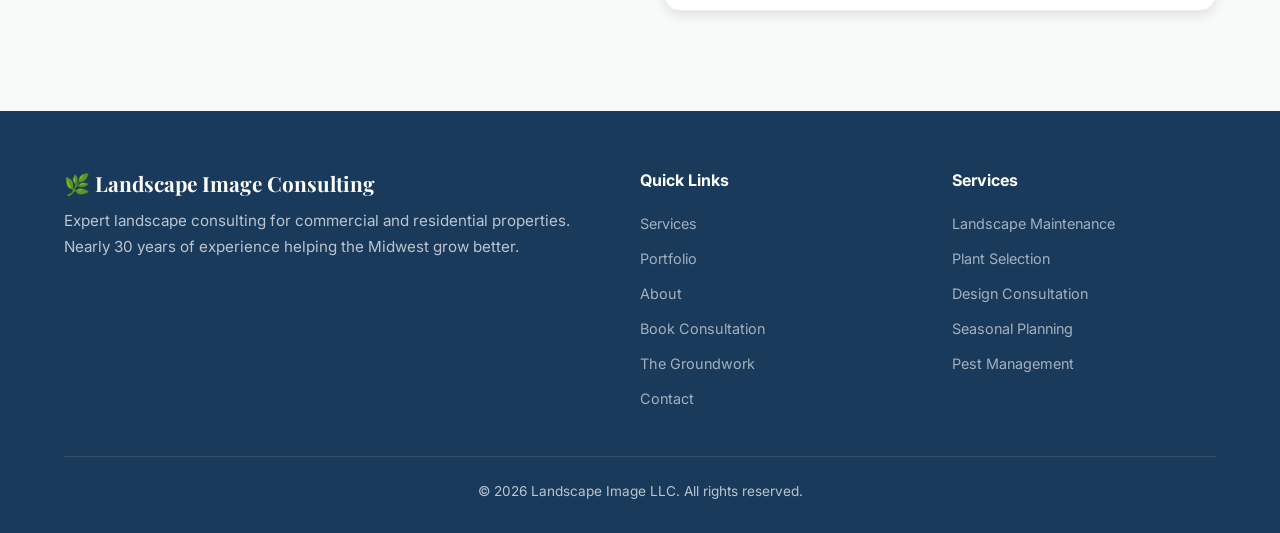
==== commit 6def07ef: "Center tagline, add logo next to headline" ====
--- a/index.html
+++ b/index.html
@@ -38,7 +38,10 @@
     <div class="container">
       <div class="hero-content">
         <div class="hero-badge">🌳 Serving Commercial &amp; Residential Clients Across the Midwest</div>
-        <h1 class="hero-title">Expert Landscape Consulting You Can Trust</h1>
+        <div class="hero-headline">
+          <div class="hero-logo">🌿</div>
+          <h1 class="hero-title">Expert Landscape Consulting You Can Trust</h1>
+        </div>
         <p class="hero-tagline"><em>"We don't perform the service — we make the service perform better."</em></p>
         <p>With nearly 30 years of commercial landscaping experience, we help property managers and homeowners make smarter decisions about their landscapes — saving money and building value.</p>
         <div class="hero-buttons">
--- a/css/styles.css
+++ b/css/styles.css
@@ -883,7 +883,18 @@
   .portfolio-grid { grid-template-columns: 1fr; }
 }
 
-/* --- Hero Tagline --- */
+/* --- Hero Headline with Logo --- */
+.hero-headline {
+  display: flex;
+  align-items: center;
+  gap: 16px;
+}
+
+.hero-logo {
+  font-size: 3.5rem;
+  flex-shrink: 0;
+}
+
 .hero-title {
   color: var(--green-light) !important;
 }
@@ -893,6 +904,17 @@
   color: rgba(255,255,255,0.95);
   margin-bottom: 8px;
   letter-spacing: 0.02em;
+  text-align: center;
+}
+
+@media (max-width: 768px) {
+  .hero-headline {
+    flex-direction: column;
+    text-align: center;
+  }
+  .hero-logo {
+    font-size: 2.5rem;
+  }
 }
 
 /* --- Commercial Services --- */
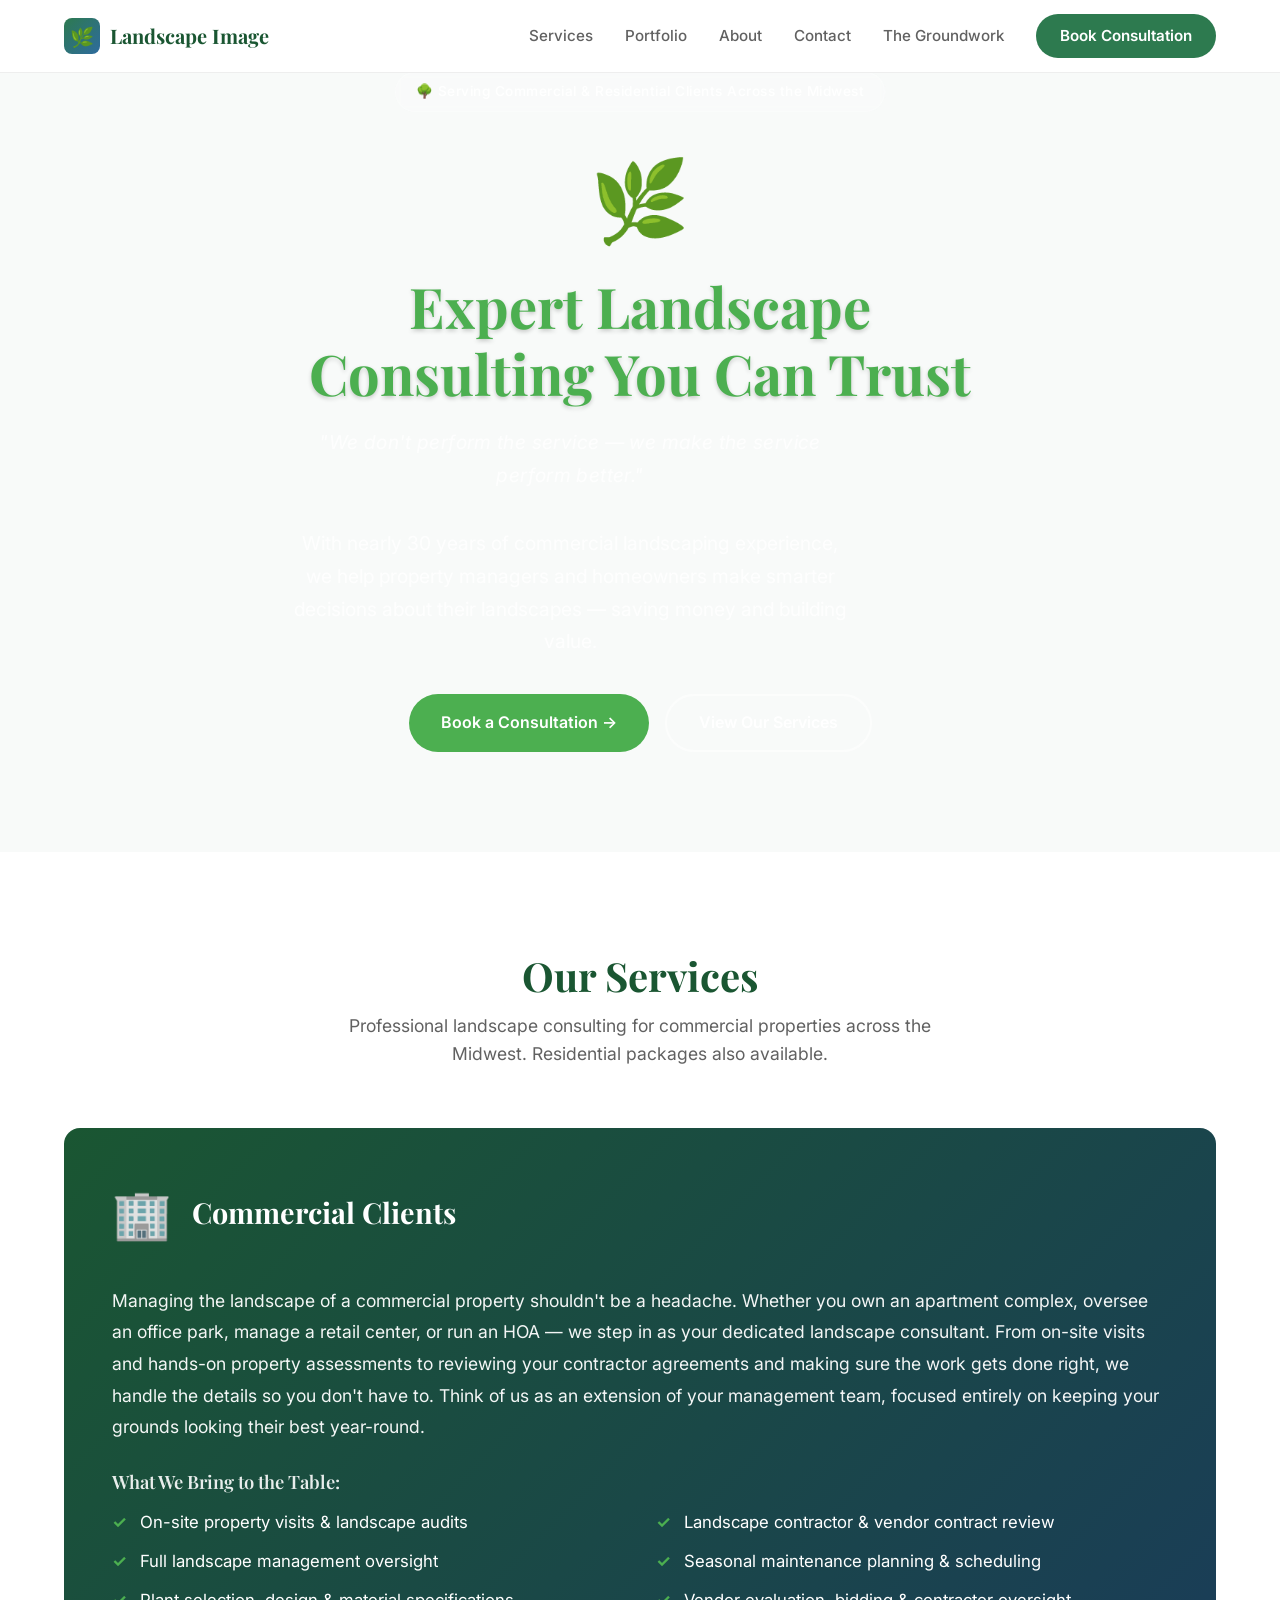
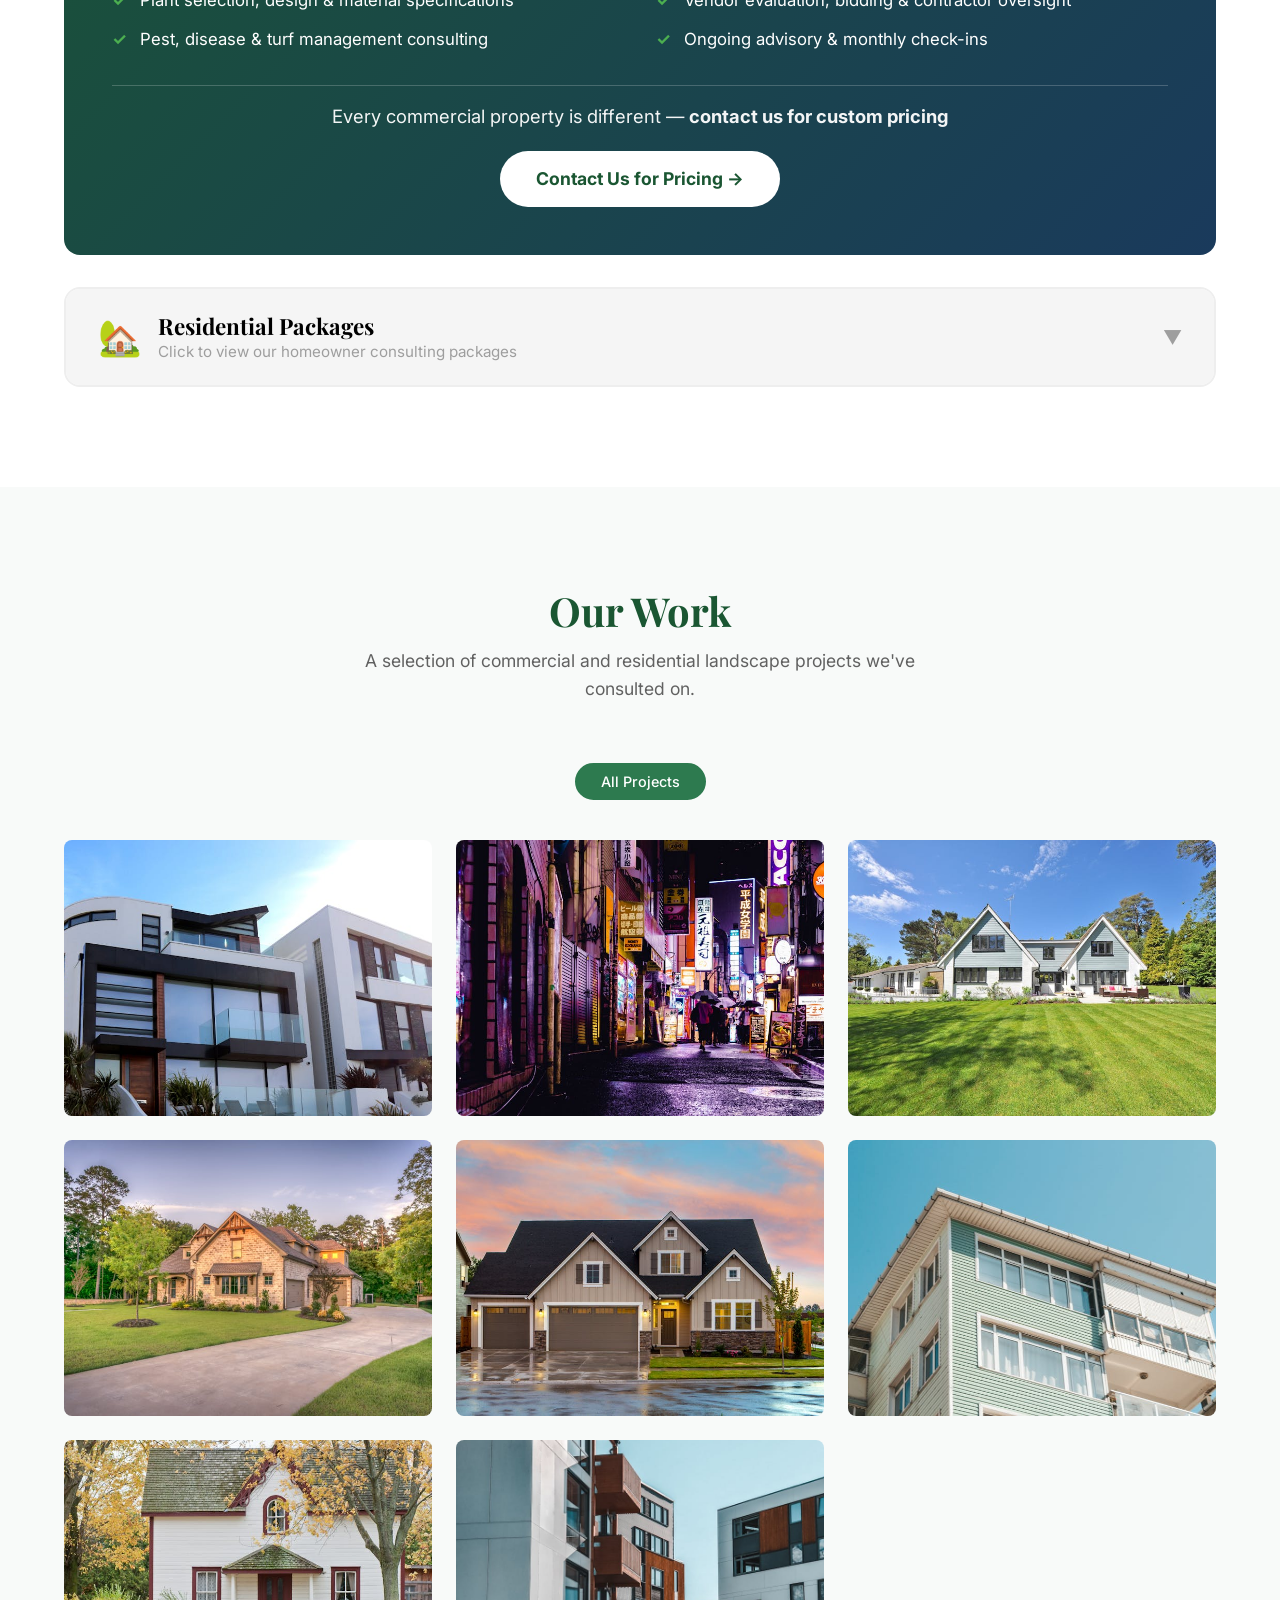
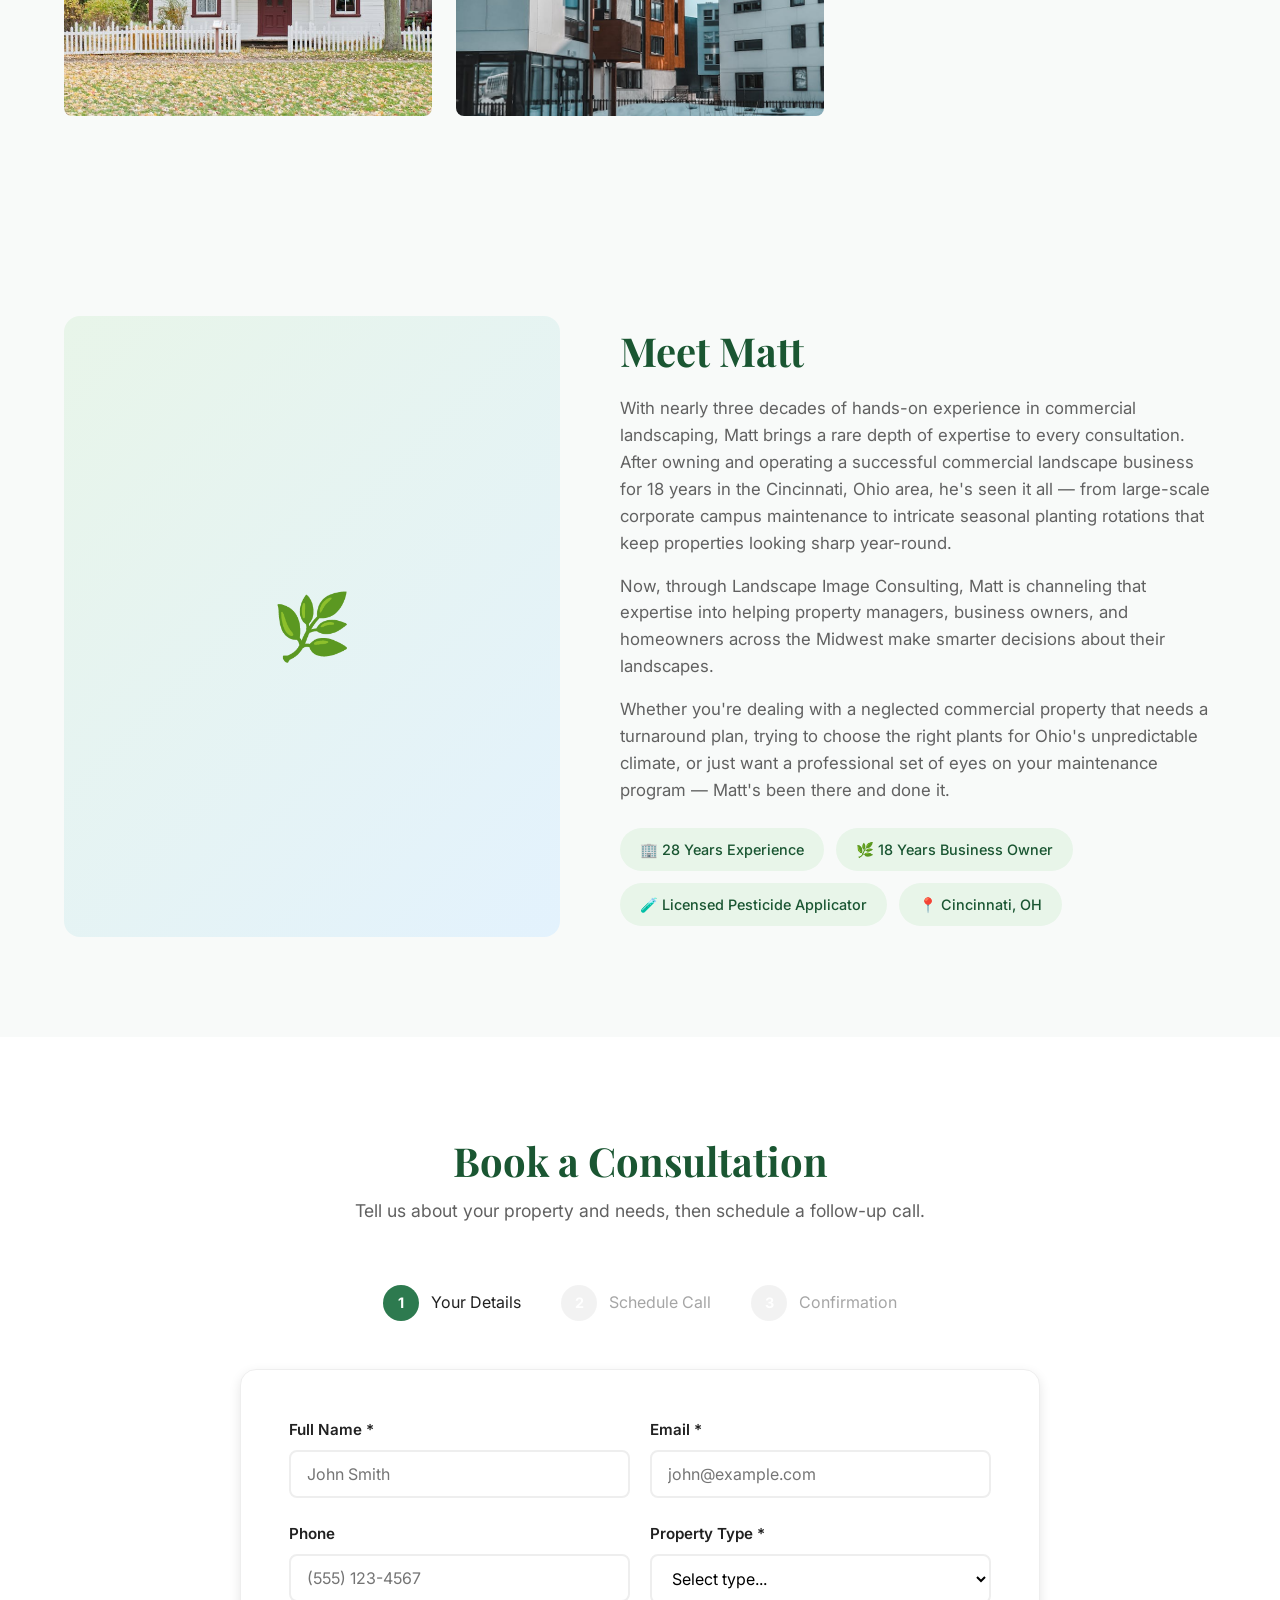
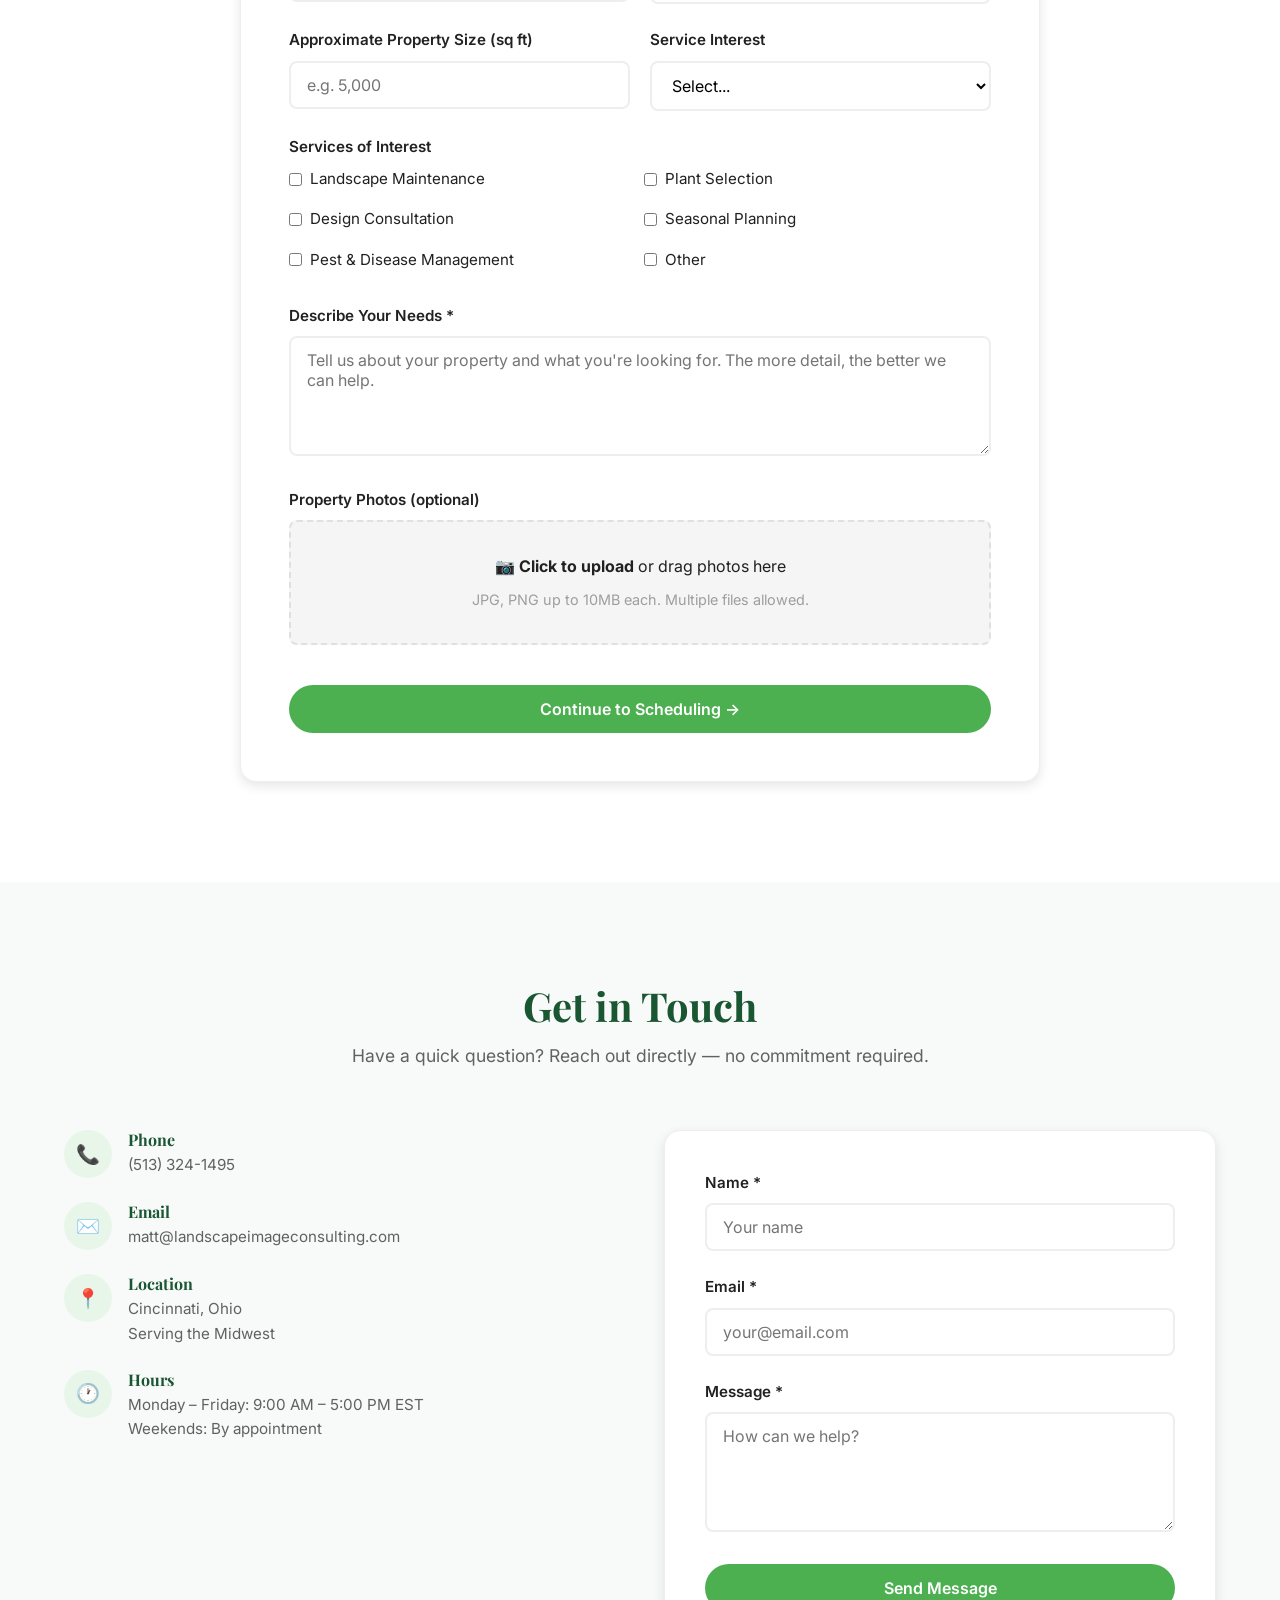
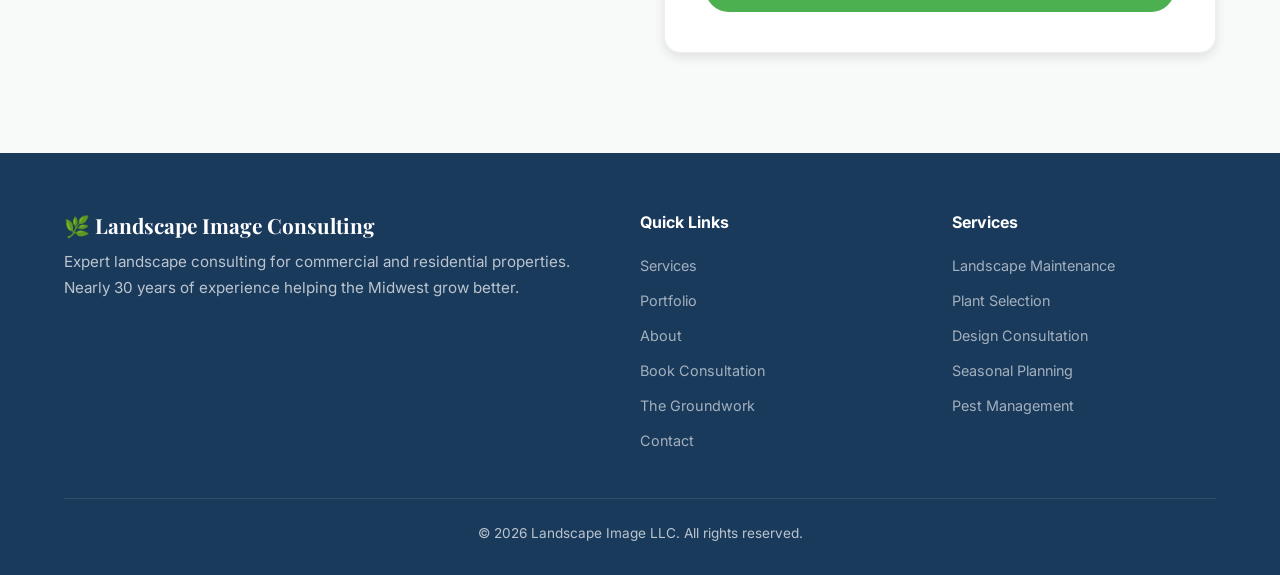
==== commit 39ae5d40: "Center header, bigger emoji, tagline centered below" ====
--- a/index.html
+++ b/index.html
@@ -38,10 +38,8 @@
     <div class="container">
       <div class="hero-content">
         <div class="hero-badge">🌳 Serving Commercial &amp; Residential Clients Across the Midwest</div>
-        <div class="hero-headline">
-          <div class="hero-logo">🌿</div>
-          <h1 class="hero-title">Expert Landscape Consulting You Can Trust</h1>
-        </div>
+        <div class="hero-logo">🌿</div>
+        <h1 class="hero-title">Expert Landscape Consulting You Can Trust</h1>
         <p class="hero-tagline"><em>"We don't perform the service — we make the service perform better."</em></p>
         <p>With nearly 30 years of commercial landscaping experience, we help property managers and homeowners make smarter decisions about their landscapes — saving money and building value.</p>
         <div class="hero-buttons">
--- a/css/styles.css
+++ b/css/styles.css
@@ -884,36 +884,36 @@
 }
 
 /* --- Hero Headline with Logo --- */
-.hero-headline {
-  display: flex;
-  align-items: center;
-  gap: 16px;
+.hero-content {
+  text-align: center;
 }
 
 .hero-logo {
-  font-size: 3.5rem;
-  flex-shrink: 0;
+  font-size: 5rem;
+  margin-bottom: 8px;
+  display: block;
 }
 
 .hero-title {
   color: var(--green-light) !important;
+  text-align: center;
 }
 
 .hero-tagline {
-  font-size: 1.25rem;
+  font-size: 1.3rem;
   color: rgba(255,255,255,0.95);
-  margin-bottom: 8px;
+  margin-bottom: 12px;
   letter-spacing: 0.02em;
   text-align: center;
 }
 
+.hero-buttons {
+  justify-content: center;
+}
+
 @media (max-width: 768px) {
-  .hero-headline {
-    flex-direction: column;
-    text-align: center;
-  }
   .hero-logo {
-    font-size: 2.5rem;
+    font-size: 4rem;
   }
 }
 
